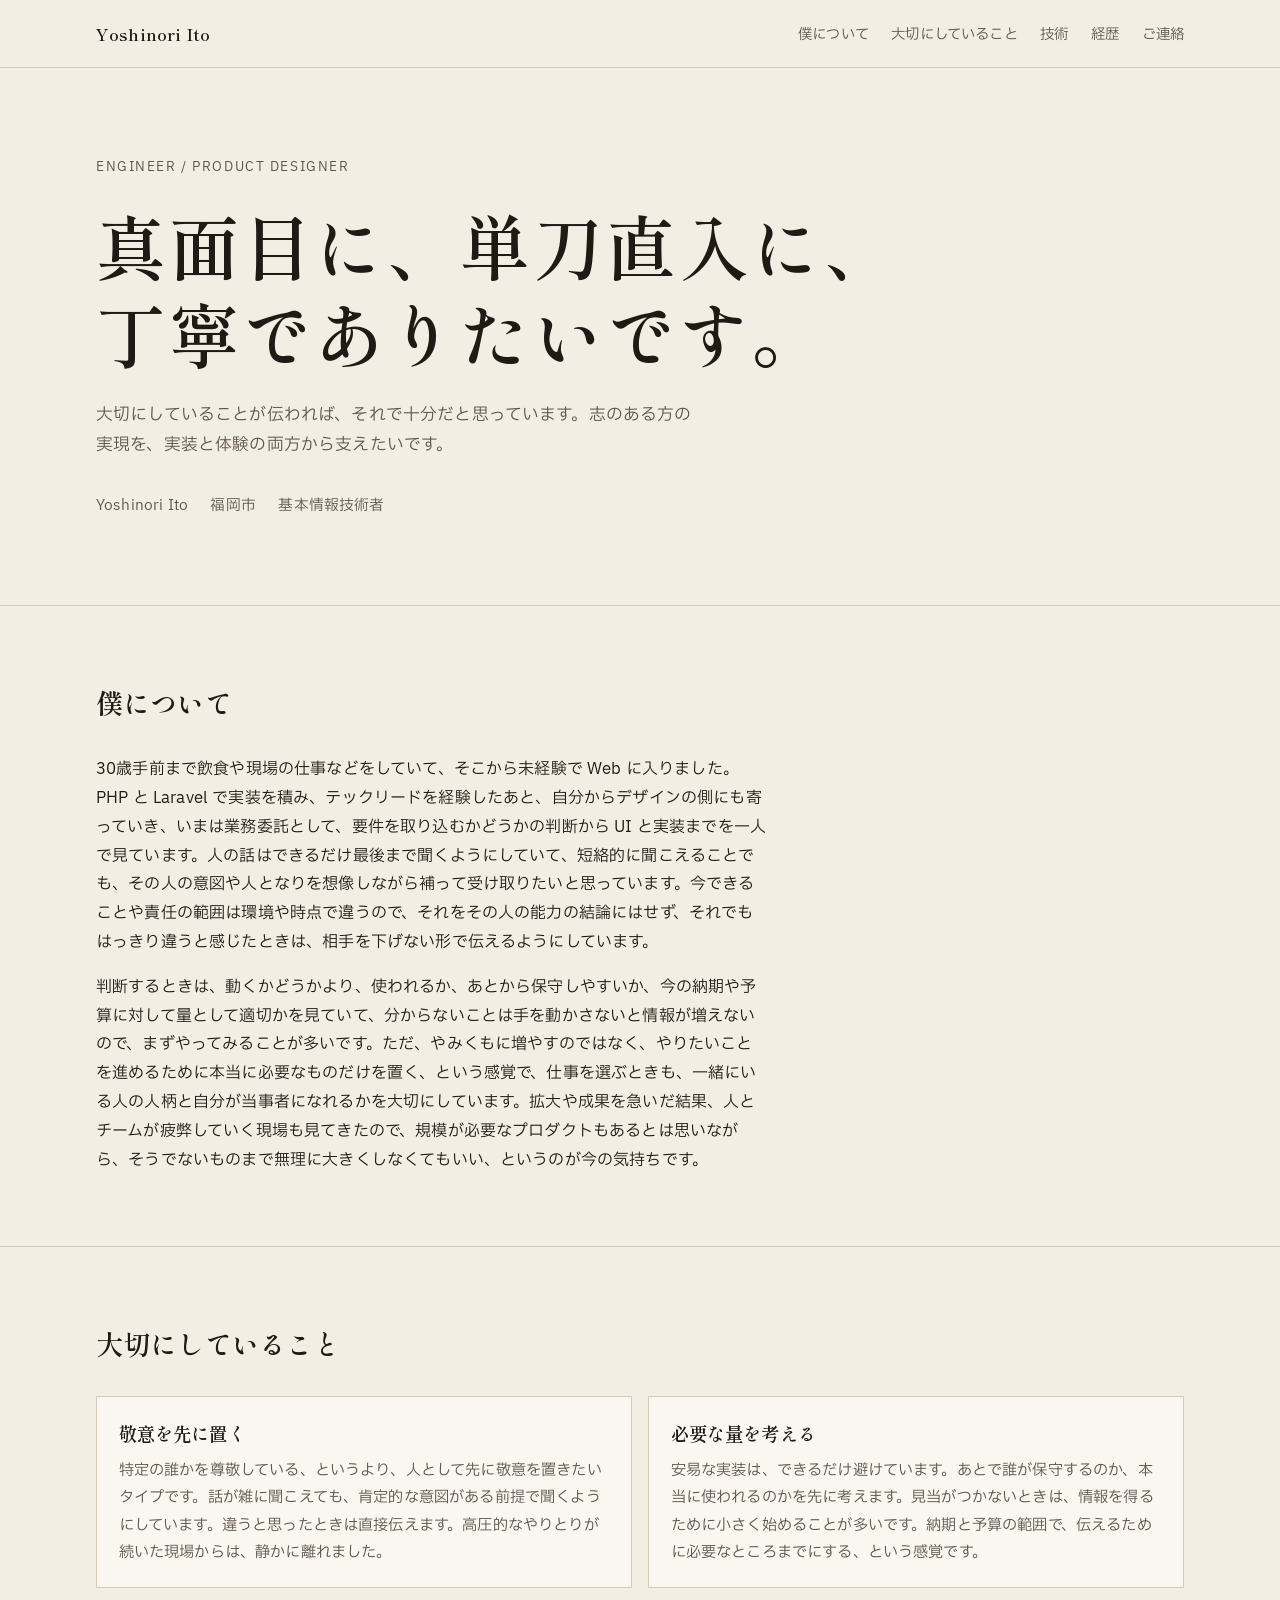
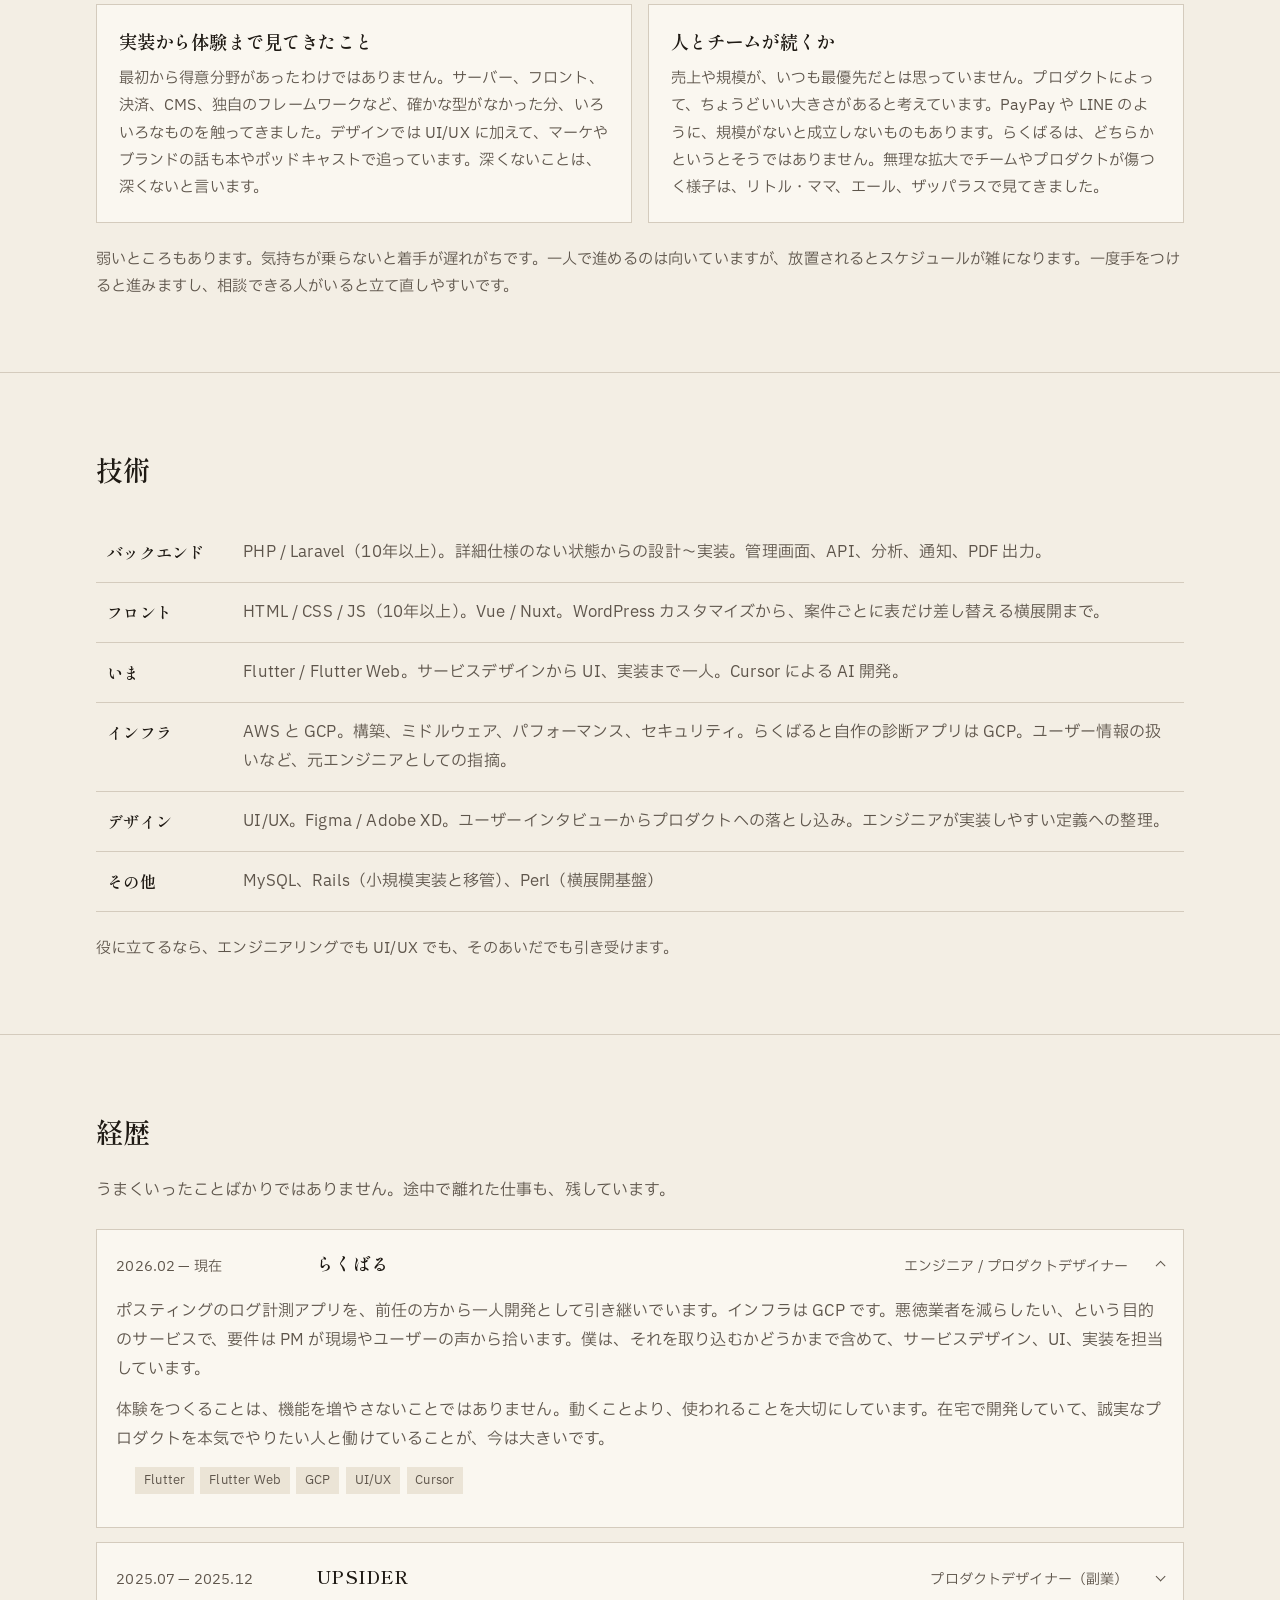
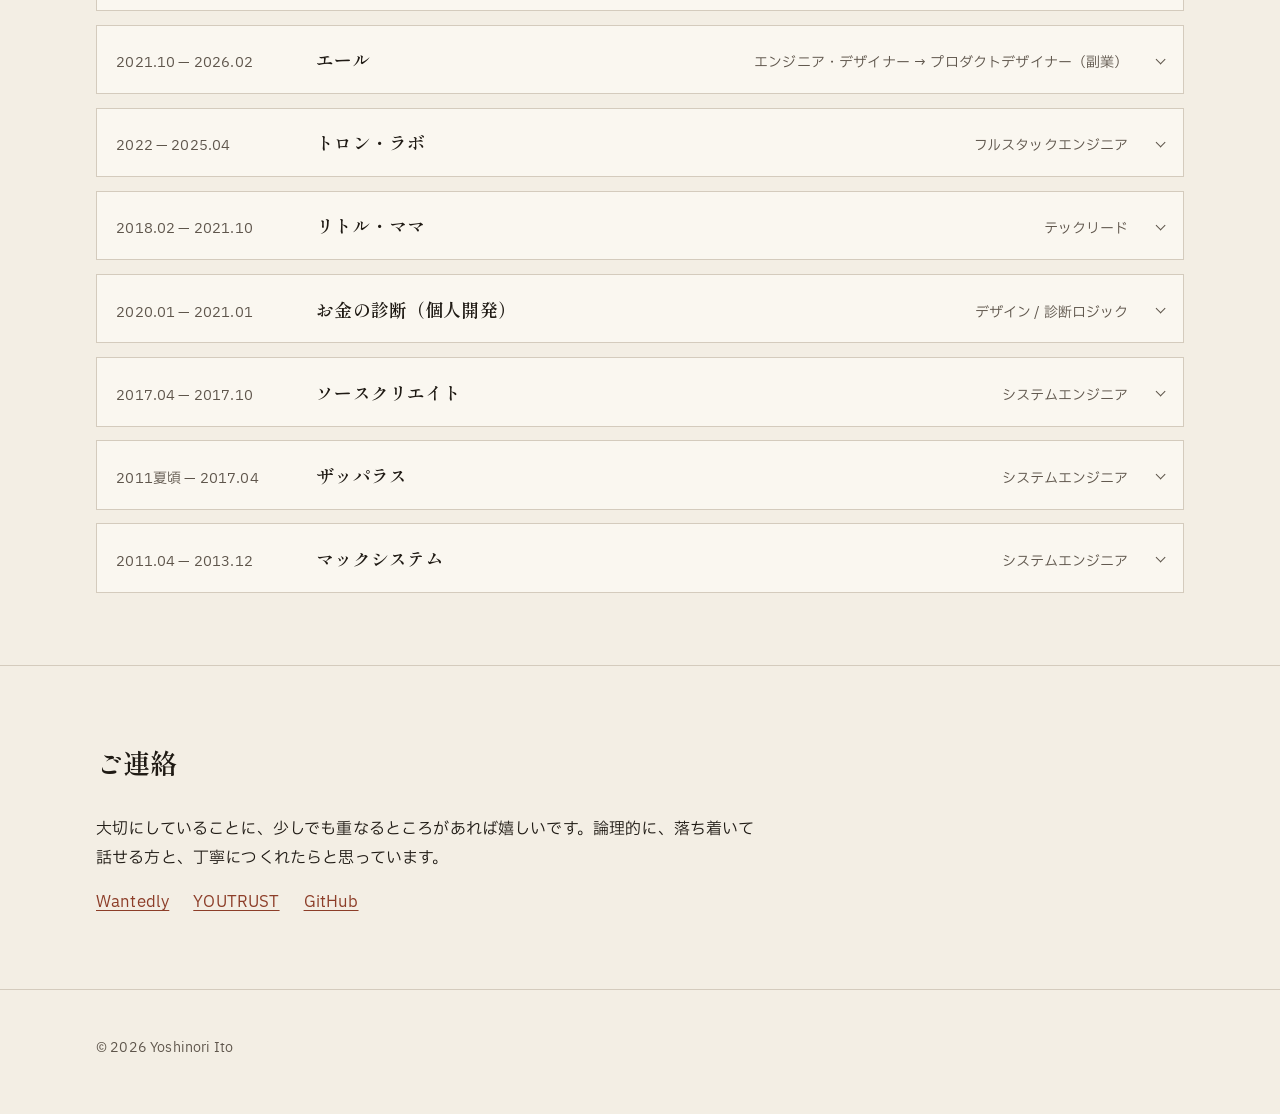
==== index.html @ 25880895 "僕についての文章を、切れずに続く口調へ直す。 項目ごとの短文をやめ、経緯と判断がつながるようにした。  Co-authored-by: Cursor <cursoragent@cursor.com>" ====
<!DOCTYPE html>
<html lang="ja">
<head>
  <meta charset="utf-8">
  <meta name="viewport" content="width=device-width, initial-scale=1">
  <title>Yoshinori Ito — エンジニア / プロダクトデザイナー</title>
  <meta name="description" content="志のある方の実現を、実装と体験の両方から支えたいと考えています。福岡在住。">
  <meta property="og:title" content="Yoshinori Ito — エンジニア / プロダクトデザイナー">
  <meta property="og:description" content="志のある方の実現を、実装と体験の両方から支えたいと考えています。">
  <meta property="og:type" content="website">
  <meta property="og:url" content="https://kathysamurai.github.io/portfolio/">
  <link rel="icon" href="./favicon.svg" type="image/svg+xml">
  <link rel="preconnect" href="https://fonts.googleapis.com">
  <link rel="preconnect" href="https://fonts.gstatic.com" crossorigin>
  <link href="https://fonts.googleapis.com/css2?family=IBM+Plex+Sans+JP:wght@400;500&family=Shippori+Mincho:wght@500;600&display=swap" rel="stylesheet">
  <link rel="stylesheet" href="./assets/style.css">
</head>
<body>
  <a class="skip-link" href="#main">本文へ</a>

  <header class="site-header">
    <div class="header-inner">
      <a class="logo" href="#top">Yoshinori Ito</a>
      <button class="nav-toggle" type="button" aria-expanded="false" aria-controls="site-nav" aria-label="メニューを開く"><span class="nav-toggle-bars" aria-hidden="true"></span></button>
      <nav class="site-nav" id="site-nav" aria-label="ページ内">
        <ul class="nav-list">
          <li><a href="#about">僕について</a></li>
          <li><a href="#strengths">大切にしていること</a></li>
          <li><a href="#skills">技術</a></li>
          <li><a href="#career">経歴</a></li>
          <li><a href="#contact">ご連絡</a></li>
        </ul>
      </nav>
    </div>
  </header>

  <main id="main">
    <section class="hero" id="top">
      <div class="wrap">
        <p class="eyebrow">ENGINEER / PRODUCT DESIGNER</p>
        <h1>真面目に、単刀直入に、<br>丁寧でありたいです。</h1>
        <p class="hero-lead">大切にしていることが伝われば、それで十分だと思っています。志のある方の実現を、実装と体験の両方から支えたいです。</p>
        <p class="hero-meta">
          <span>Yoshinori Ito</span>
          <span>福岡市</span>
          <span>基本情報技術者</span>
        </p>
      </div>
    </section>

    <section class="section" id="about">
      <div class="wrap">
        <h2>僕について</h2>
        <div class="prose">
          <p>30歳手前まで飲食や現場の仕事などをしていて、そこから未経験で Web に入りました。PHP と Laravel で実装を積み、テックリードを経験したあと、自分からデザインの側にも寄っていき、いまは業務委託として、要件を取り込むかどうかの判断から UI と実装までを一人で見ています。人の話はできるだけ最後まで聞くようにしていて、短絡的に聞こえることでも、その人の意図や人となりを想像しながら補って受け取りたいと思っています。今できることや責任の範囲は環境や時点で違うので、それをその人の能力の結論にはせず、それでもはっきり違うと感じたときは、相手を下げない形で伝えるようにしています。</p>
          <p>判断するときは、動くかどうかより、使われるか、あとから保守しやすいか、今の納期や予算に対して量として適切かを見ていて、分からないことは手を動かさないと情報が増えないので、まずやってみることが多いです。ただ、やみくもに増やすのではなく、やりたいことを進めるために本当に必要なものだけを置く、という感覚で、仕事を選ぶときも、一緒にいる人の人柄と自分が当事者になれるかを大切にしています。拡大や成果を急いだ結果、人とチームが疲弊していく現場も見てきたので、規模が必要なプロダクトもあるとは思いながら、そうでないものまで無理に大きくしなくてもいい、というのが今の気持ちです。</p>
        </div>
      </div>
    </section>

    <section class="section" id="strengths">
      <div class="wrap">
        <h2>大切にしていること</h2>
        <div class="strength-list">
          <article class="strength-card">
            <h3>敬意を先に置く</h3>
            <p>特定の誰かを尊敬している、というより、人として先に敬意を置きたいタイプです。話が雑に聞こえても、肯定的な意図がある前提で聞くようにしています。違うと思ったときは直接伝えます。高圧的なやりとりが続いた現場からは、静かに離れました。</p>
          </article>
          <article class="strength-card">
            <h3>必要な量を考える</h3>
            <p>安易な実装は、できるだけ避けています。あとで誰が保守するのか、本当に使われるのかを先に考えます。見当がつかないときは、情報を得るために小さく始めることが多いです。納期と予算の範囲で、伝えるために必要なところまでにする、という感覚です。</p>
          </article>
          <article class="strength-card">
            <h3>実装から体験まで見てきたこと</h3>
            <p>最初から得意分野があったわけではありません。サーバー、フロント、決済、CMS、独自のフレームワークなど、確かな型がなかった分、いろいろなものを触ってきました。デザインでは UI/UX に加えて、マーケやブランドの話も本やポッドキャストで追っています。深くないことは、深くないと言います。</p>
          </article>
          <article class="strength-card">
            <h3>人とチームが続くか</h3>
            <p>売上や規模が、いつも最優先だとは思っていません。プロダクトによって、ちょうどいい大きさがあると考えています。PayPay や LINE のように、規模がないと成立しないものもあります。らくばるは、どちらかというとそうではありません。無理な拡大でチームやプロダクトが傷つく様子は、リトル・ママ、エール、ザッパラスで見てきました。</p>
          </article>
        </div>
        <p class="note">弱いところもあります。気持ちが乗らないと着手が遅れがちです。一人で進めるのは向いていますが、放置されるとスケジュールが雑になります。一度手をつけると進みますし、相談できる人がいると立て直しやすいです。</p>
      </div>
    </section>

    <section class="section" id="skills">
      <div class="wrap">
        <h2>技術</h2>
        <table class="skill-table">
          <tbody>
            <tr>
              <th scope="row">バックエンド</th>
              <td>PHP / Laravel（10年以上）。詳細仕様のない状態からの設計〜実装。管理画面、API、分析、通知、PDF 出力。</td>
            </tr>
            <tr>
              <th scope="row">フロント</th>
              <td>HTML / CSS / JS（10年以上）。Vue / Nuxt。WordPress カスタマイズから、案件ごとに表だけ差し替える横展開まで。</td>
            </tr>
            <tr>
              <th scope="row">いま</th>
              <td>Flutter / Flutter Web。サービスデザインから UI、実装まで一人。Cursor による AI 開発。</td>
            </tr>
            <tr>
              <th scope="row">インフラ</th>
              <td>AWS と GCP。構築、ミドルウェア、パフォーマンス、セキュリティ。らくばると自作の診断アプリは GCP。ユーザー情報の扱いなど、元エンジニアとしての指摘。</td>
            </tr>
            <tr>
              <th scope="row">デザイン</th>
              <td>UI/UX。Figma / Adobe XD。ユーザーインタビューからプロダクトへの落とし込み。エンジニアが実装しやすい定義への整理。</td>
            </tr>
            <tr>
              <th scope="row">その他</th>
              <td>MySQL、Rails（小規模実装と移管）、Perl（横展開基盤）</td>
            </tr>
          </tbody>
        </table>
        <p class="note">役に立てるなら、エンジニアリングでも UI/UX でも、そのあいだでも引き受けます。</p>
      </div>
    </section>

    <section class="section" id="career">
      <div class="wrap">
        <h2>経歴</h2>
        <p class="section-lead">うまくいったことばかりではありません。途中で離れた仕事も、残しています。</p>
        <div class="timeline">
          <details class="job" open>
            <summary>
              <span class="job-period">2026.02 — 現在</span>
              <span class="job-title">らくばる</span>
              <span class="job-role">エンジニア / プロダクトデザイナー</span>
            </summary>
            <div class="job-body">
              <p>ポスティングのログ計測アプリを、前任の方から一人開発として引き継いでいます。インフラは GCP です。悪徳業者を減らしたい、という目的のサービスで、要件は PM が現場やユーザーの声から拾います。僕は、それを取り込むかどうかまで含めて、サービスデザイン、UI、実装を担当しています。</p>
              <p>体験をつくることは、機能を増やさないことではありません。動くことより、使われることを大切にしています。在宅で開発していて、誠実なプロダクトを本気でやりたい人と働けていることが、今は大きいです。</p>
              <ul class="chips">
                <li>Flutter</li>
                <li>Flutter Web</li>
                <li>GCP</li>
                <li>UI/UX</li>
                <li>Cursor</li>
              </ul>
            </div>
          </details>

          <details class="job">
            <summary>
              <span class="job-period">2025.07 — 2025.12</span>
              <span class="job-title">UPSIDER</span>
              <span class="job-role">プロダクトデザイナー（副業）</span>
            </summary>
            <div class="job-body">
              <p>PoC 期の新規事業でした。企業の人たちが本音の知見を持ち寄る場をつくり、イベント当日の発言やサマリーを可視化する、という構想です。UI がおよそ8割できた時点で入り、フィードバックの反映とコア機能のデザインを担当しました。自分が担ったサマリーの可視化は、シンプルですが、完成度は出せたと思っています。</p>
              <p>チームはオーナー、エンジニア2名、自分の4人でした。元エンジニアとして、ユーザー情報の保持などセキュリティの話にも入りました。参画前から開発期限が決まっていて、機能開発の完了とともに契約が終わりました。</p>
            </div>
          </details>

          <details class="job">
            <summary>
              <span class="job-period">2021.10 — 2026.02</span>
              <span class="job-title">エール</span>
              <span class="job-role">エンジニア・デザイナー → プロダクトデザイナー（副業）</span>
            </summary>
            <div class="job-body">
              <p>最後まで副業でした。一時は月150時間前後入っていたこともあります。ティール組織で、自分から動かないと何も始まらないことに慣れるまでは、かなり苦労しました。慣れたあとの自由度は、大きかったです。</p>
              <p>Rails の小さな実装から入り、やがて設計や、プロジェクトオーナーに近い動きが増えました。2023年12月からはプロダクトデザイナーです。元エンジニアなので、デザインの詳細を、実装する人が読みやすい形に落とすのは得意でした。役職を超えて 1on1 を重ね、間を取り持つことが多かったです。滞っていた改善を自分から動かして軌道に乗せたことと、エンジニアからデザイナーへ移ったことは、残しておきたいです。</p>
            </div>
          </details>

          <details class="job">
            <summary>
              <span class="job-period">2022 — 2025.04</span>
              <span class="job-title">トロン・ラボ</span>
              <span class="job-role">フルスタックエンジニア</span>
            </summary>
            <div class="job-body">
              <p>人材開発系のシステムです。設問への回答をもとに分析できるツールを、管理画面と受験者画面の二系統でつくりました。要件とクライアント折衝、サーバの用意以外は一人でした。実装、デザインの当て込み、UX/UI の直し、サーバ設定、パフォーマンス、通知、セキュリティまで見ています。</p>
              <p>コードはきれいに書けたつもりで、保守で入った方にもそう言ってもらえました。仕様が実装中に変わることが多く、既存の UI から作り直せたのは、デザインも見られることの助けでした。デザインをメインにしたいと伝えて、区切りました。</p>
              <ul class="chips">
                <li>Laravel 9</li>
                <li>Vue</li>
                <li>MySQL 8</li>
                <li>AWS</li>
              </ul>
            </div>
          </details>

          <details class="job">
            <summary>
              <span class="job-period">2018.02 — 2021.10</span>
              <span class="job-title">リトル・ママ</span>
              <span class="job-role">テックリード</span>
            </summary>
            <div class="job-body">
              <p>「ママを助ける」という事業と、CTO の人柄が決め手でした。開発チーム立ち上げの初期メンバーで、最初は CTO を含めて4人、最大7人です。実装と技術選定は、ほぼ自分が担いました。この時期にデザインと UX を本格的に学び、Yahoo の UX デザイナーのもとでユーザーインタビューと、そこからプロダクトへ落とす過程を経験しました。</p>
              <p>イベント投稿プラットフォームでは、合宿、インタビュー、仮説検証を経て MVP をローンチしました。技術面は、熱意のあるメンバーで乗り越えられました。難しかったのは、使われるプロダクトにすること、ゼロからつくること、売上としての成果でした。</p>
              <ul class="chips">
                <li>Laravel</li>
                <li>Nuxt</li>
                <li>MySQL</li>
                <li>AWS</li>
                <li>Adobe XD</li>
              </ul>
            </div>
          </details>

          <details class="job">
            <summary>
              <span class="job-period">2020.01 — 2021.01</span>
              <span class="job-title">お金の診断（個人開発）</span>
              <span class="job-role">デザイン / 診断ロジック</span>
            </summary>
            <div class="job-body">
              <p>4人で家計診断アプリに挑戦しました。自分はデザインと、いちばん難しい診断ロジックを担当しています。インフラは GCP です。PoC まで行き、一部の方にベータで使ってもらいましたが、正式リリースには至っていません。</p>
              <p>疑問を抱えたまま参加しないこと、自分が本当に当事者になれるものでなければ続かないこと。このあとの判断の軸になりました。</p>
              <ul class="chips">
                <li>Laravel</li>
                <li>Nuxt</li>
                <li>GCP</li>
                <li>Adobe XD</li>
              </ul>
            </div>
          </details>

          <details class="job">
            <summary>
              <span class="job-period">2017.04 — 2017.10</span>
              <span class="job-title">ソースクリエイト</span>
              <span class="job-role">システムエンジニア</span>
            </summary>
            <div class="job-body">
              <p>福岡へ移ったあとに入社しました。美容師専門の転職サイトを、Rails から Laravel へ移す作業を、一人リモートで約4ヶ月担当しています。初期に状況を率直に伝え、メンターの方と毎日面談してもらい、最後までやり切りました。</p>
              <p>違うと思ったことは、直接伝えました。返ってきた反応が高圧的で、続けるのは難しいと判断しました。それから、経営者の人柄と、自社プロダクトがあるかどうかを、仕事を選ぶときの軸にしています。</p>
            </div>
          </details>

          <details class="job">
            <summary>
              <span class="job-period">2011夏頃 — 2017.04</span>
              <span class="job-title">ザッパラス</span>
              <span class="job-role">システムエンジニア</span>
            </summary>
            <div class="job-body">
              <p>マックシステムから SES で入り、約3年後に転籍しました。WordPress のカスタマイズで PHP を学び、主力だった占いコンテンツの横展開（Perl の基盤に、各社向けの HTML / CSS / JS を載せる仕事）で、効率よく、正確につくることを約2年意識しました。社内の公募で新規事業開発部へ移り、当時社内ではいちばんモダンだったアプリチームで、バックエンド、管理画面、チームでの開発を学びました。</p>
              <p>レビューは厳しく、意図を込めて書くこと、理由のないコードを書かないことを徹底されました。占いキュレーション基盤では、15名規模でアプリ API と Web を同時に開発しています。第二子の誕生を機に、福岡へ移り退職しました。</p>
            </div>
          </details>

          <details class="job">
            <summary>
              <span class="job-period">2011.04 — 2013.12</span>
              <span class="job-title">マックシステム</span>
              <span class="job-role">システムエンジニア</span>
            </summary>
            <div class="job-body">
              <p>20代後半まで飲食や現場の仕事などをしたあと、職業訓練と基本情報技術者を経て、未経験で入りました。書類だけでは決まらず、勤務先のホームページを自分でつくって、見せるものを用意しました。</p>
              <p>入社からおよそ3ヶ月で、ザッパラスへ SES に出ています。面接で「ドキュメントとは何か」と初歩から聞いたところ、知らないことを知らないと言える姿勢が信頼につながると返されました。正直でいい、というのが、仕事の土台になりました。</p>
            </div>
          </details>
        </div>
      </div>
    </section>

    <section class="section" id="contact">
      <div class="wrap">
        <h2>ご連絡</h2>
        <p class="prose">大切にしていることに、少しでも重なるところがあれば嬉しいです。論理的に、落ち着いて話せる方と、丁寧につくれたらと思っています。</p>
        <ul class="contact-list">
          <li><a href="https://www.wantedly.com/id/kathySamurai" target="_blank" rel="noopener noreferrer">Wantedly</a></li>
          <li><a href="https://youtrust.jp/users/7109946b87bf440a8de541dd34135e14" target="_blank" rel="noopener noreferrer">YOUTRUST</a></li>
          <li><a href="https://github.com/KathySamurai" target="_blank" rel="noopener noreferrer">GitHub</a></li>
        </ul>
      </div>
    </section>
  </main>

  <footer class="site-footer">
    <div class="wrap">
      <p>© 2026 Yoshinori Ito</p>
    </div>
  </footer>

  <script src="./assets/main.js"></script>
</body>
</html>
---- assets/style.css ----
:root {
  --bg: #f3eee4;
  --bg-raised: #faf7f0;
  --ink: #1f1a14;
  --ink-soft: #5e554b;
  --line: #d4cbbd;
  --accent: #8c3d28;
  --accent-hover: #6e2f1e;
  --chip: #ebe4d6;
  --max: 68rem;
  --nav-h: 4.25rem;
  --serif: "Shippori Mincho", "Hiragino Mincho ProN", "Yu Mincho", serif;
  --sans: "IBM Plex Sans JP", "Hiragino Sans", "Hiragino Kaku Gothic ProN", sans-serif;
}

*,
*::before,
*::after {
  box-sizing: border-box;
}

html {
  scroll-behavior: smooth;
}

body {
  margin: 0;
  color: var(--ink);
  background: var(--bg);
  font-family: var(--sans);
  font-size: 1rem;
  line-height: 1.8;
  letter-spacing: 0.01em;
}

body.is-menu-open {
  overflow: hidden;
}

a {
  color: var(--accent);
  text-decoration-thickness: 1px;
  text-underline-offset: 0.2em;
}

a:hover {
  color: var(--accent-hover);
}

img {
  max-width: 100%;
}

.skip-link {
  position: absolute;
  left: 1rem;
  top: -3rem;
  z-index: 80;
  padding: 0.5rem 0.8rem;
  background: var(--ink);
  color: var(--bg);
}

.skip-link:focus {
  top: 1rem;
}

.site-header {
  position: sticky;
  top: 0;
  z-index: 40;
  height: var(--nav-h);
  border-bottom: 1px solid var(--line);
  background: var(--bg);
}

.header-inner,
.wrap {
  width: min(var(--max), calc(100% - 2.5rem));
  margin-inline: auto;
}

.header-inner {
  display: flex;
  align-items: center;
  justify-content: space-between;
  height: var(--nav-h);
  gap: 1rem;
}

.logo {
  font-family: var(--serif);
  font-size: 1.05rem;
  font-weight: 600;
  color: var(--ink);
  text-decoration: none;
}

.nav-toggle {
  display: none;
  width: 2.75rem;
  height: 2.75rem;
  padding: 0;
  border: 1px solid var(--line);
  background: var(--bg-raised);
  color: var(--ink);
  font: inherit;
}

.nav-toggle-bars {
  display: block;
  width: 1.05rem;
  height: 1.5px;
  margin: 0 auto;
  background: currentColor;
  box-shadow: 0 -6px 0 currentColor, 0 6px 0 currentColor;
}

.nav-list {
  display: flex;
  gap: 1.4rem;
  margin: 0;
  padding: 0;
  list-style: none;
}

.nav-list a {
  color: var(--ink-soft);
  text-decoration: none;
  font-size: 0.9rem;
}

.nav-list a:hover,
.nav-list a[aria-current="true"] {
  color: var(--ink);
}

.hero {
  padding: 5.5rem 0 4.5rem;
  border-bottom: 1px solid var(--line);
}

.eyebrow {
  margin: 0 0 1.25rem;
  color: var(--ink-soft);
  font-size: 0.82rem;
  letter-spacing: 0.12em;
}

.hero h1 {
  margin: 0 0 1.5rem;
  font-family: var(--serif);
  font-size: clamp(2.4rem, 7vw, 4.4rem);
  font-weight: 600;
  line-height: 1.25;
  letter-spacing: 0.04em;
}

.hero-lead {
  max-width: 38rem;
  margin: 0 0 2rem;
  color: var(--ink-soft);
  font-size: 1.05rem;
}

.hero-meta {
  display: flex;
  flex-wrap: wrap;
  gap: 0.6rem 1.4rem;
  color: var(--ink-soft);
  font-size: 0.92rem;
}

.section {
  padding: 4.5rem 0;
  border-bottom: 1px solid var(--line);
  scroll-margin-top: calc(var(--nav-h) + 0.75rem);
}

.section h2 {
  margin: 0 0 1.75rem;
  font-family: var(--serif);
  font-size: 1.7rem;
  font-weight: 600;
}

.prose {
  max-width: 42rem;
}

.prose p {
  margin: 0 0 1rem;
}

.prose p:last-child {
  margin-bottom: 0;
}

.strength-list {
  display: grid;
  grid-template-columns: repeat(2, 1fr);
  gap: 1rem;
}

.strength-card {
  padding: 1.4rem 1.35rem 1.3rem;
  background: var(--bg-raised);
  border: 1px solid var(--line);
}

.strength-card h3 {
  margin: 0 0 0.6rem;
  font-family: var(--serif);
  font-size: 1.15rem;
  font-weight: 600;
  line-height: 1.5;
}

.strength-card p {
  margin: 0;
  color: var(--ink-soft);
  font-size: 0.95rem;
}

.skill-table {
  width: 100%;
  border-collapse: collapse;
}

.skill-table th,
.skill-table td {
  padding: 0.95rem 0.7rem;
  border-bottom: 1px solid var(--line);
  text-align: left;
  vertical-align: top;
}

.skill-table th {
  width: 8.5rem;
  font-family: var(--serif);
  font-weight: 600;
}

.skill-table td {
  color: var(--ink-soft);
}

.note {
  margin: 1.4rem 0 0;
  color: var(--ink-soft);
  font-size: 0.95rem;
}

.section-lead {
  max-width: 42rem;
  margin: -0.5rem 0 1.5rem;
  color: var(--ink-soft);
}

.timeline {
  display: grid;
  gap: 0.85rem;
}

.job {
  background: var(--bg-raised);
  border: 1px solid var(--line);
}

.job summary {
  display: grid;
  grid-template-columns: 11.5rem minmax(0, 1fr) auto 1.2rem;
  gap: 0.75rem 1rem;
  align-items: baseline;
  padding: 1.1rem 1.2rem;
  cursor: pointer;
  list-style: none;
}

.job summary::-webkit-details-marker {
  display: none;
}

.job-period {
  color: var(--ink-soft);
  font-size: 0.88rem;
}

.job-title {
  font-family: var(--serif);
  font-size: 1.12rem;
  font-weight: 600;
}

.job-role {
  color: var(--ink-soft);
  font-size: 0.88rem;
}

.job summary::after {
  content: "";
  width: 0.45rem;
  height: 0.45rem;
  border-right: 1.5px solid var(--ink-soft);
  border-bottom: 1.5px solid var(--ink-soft);
  transform: rotate(45deg);
  justify-self: end;
  align-self: center;
}

.job[open] summary::after {
  margin-top: 0.25rem;
  transform: rotate(225deg);
}

.job-body {
  padding: 0 1.2rem 1.25rem;
  color: var(--ink-soft);
}

.job-body p,
.job-body ul {
  margin: 0 0 0.8rem;
}

.job-body ul {
  padding-left: 1.2rem;
}

.chips {
  display: flex;
  flex-wrap: wrap;
  gap: 0.4rem;
  margin: 0;
  padding: 0;
  list-style: none;
}

.chips li {
  padding: 0.15rem 0.55rem;
  background: var(--chip);
  font-size: 0.78rem;
}

.contact-list {
  display: flex;
  flex-wrap: wrap;
  gap: 0.8rem 1.5rem;
  margin: 0;
  padding: 0;
  list-style: none;
}

.site-footer {
  padding: 2rem 0 2.5rem;
  color: var(--ink-soft);
  font-size: 0.85rem;
}

@media (max-width: 800px) {
  .nav-toggle {
    display: inline-flex;
    align-items: center;
    justify-content: center;
  }

  .site-nav {
    position: fixed;
    inset: var(--nav-h) 0 0;
    z-index: 35;
    display: none;
    background: var(--bg);
    padding: 1.75rem 1.5rem;
  }

  body.is-menu-open .site-nav {
    display: block;
  }

  .nav-list {
    flex-direction: column;
    gap: 1.1rem;
  }

  .nav-list a {
    font-size: 1.15rem;
  }

  .strength-list {
    grid-template-columns: 1fr;
  }

  .job summary {
    grid-template-columns: 1fr 1.2rem;
  }

  .job-period,
  .job-title,
  .job-role {
    grid-column: 1;
  }

  .job summary::after {
    grid-column: 2;
    grid-row: 1 / span 3;
    align-self: start;
    margin-top: 0.15rem;
  }

  .skill-table th {
    width: 6.2rem;
  }
}

@media (prefers-reduced-motion: reduce) {
  html {
    scroll-behavior: auto;
  }
}
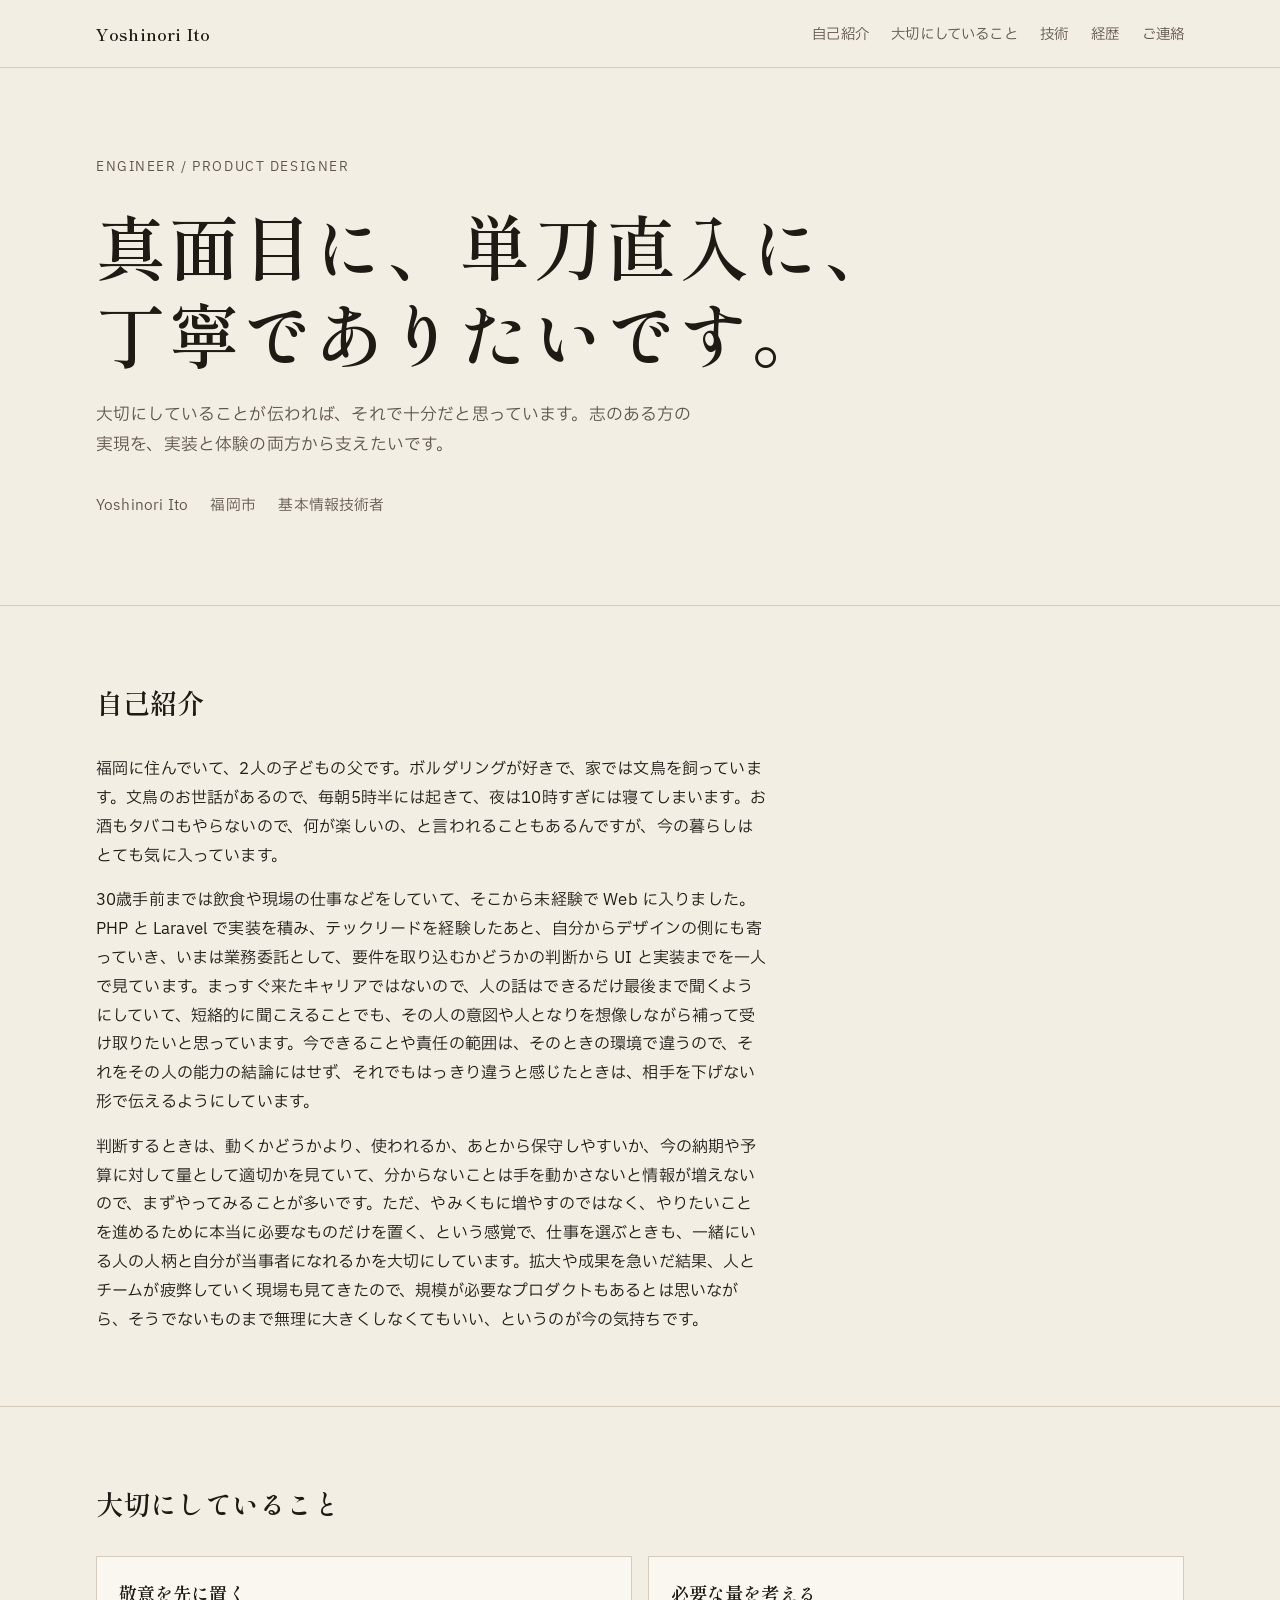
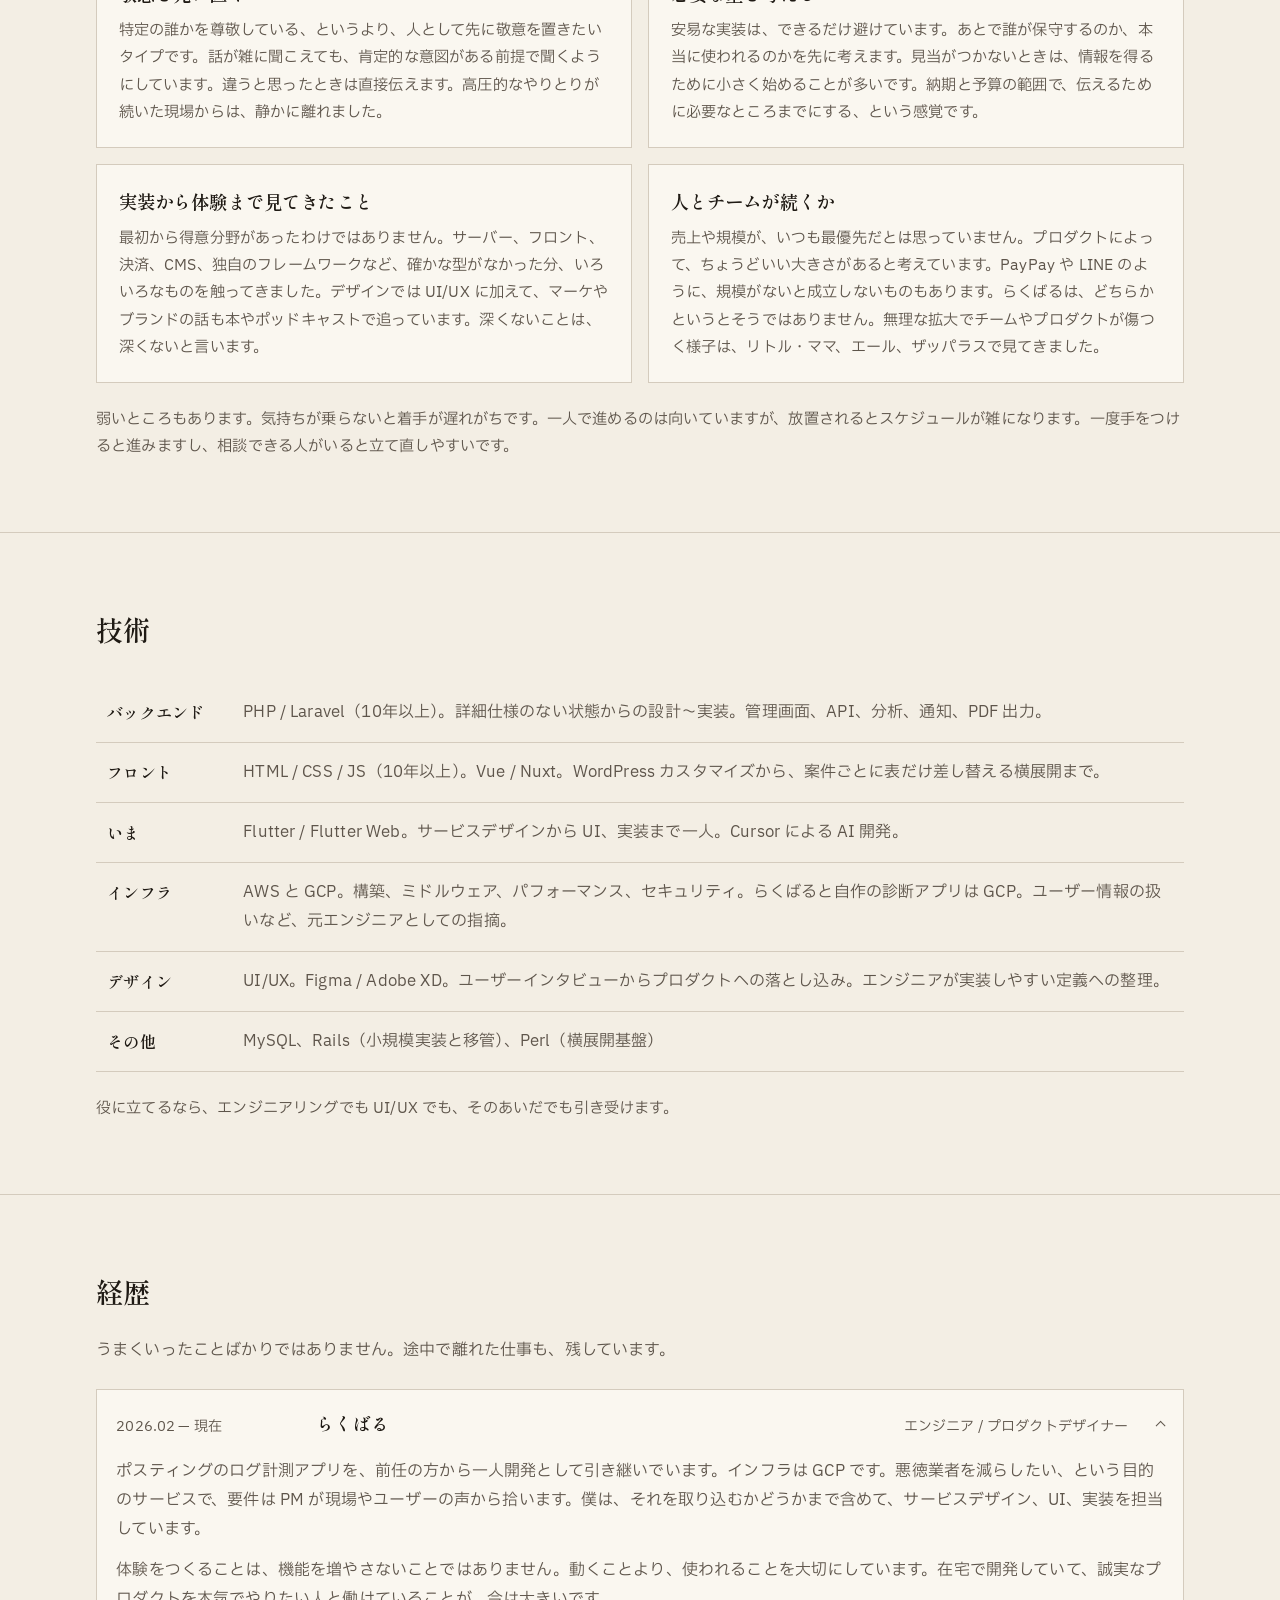
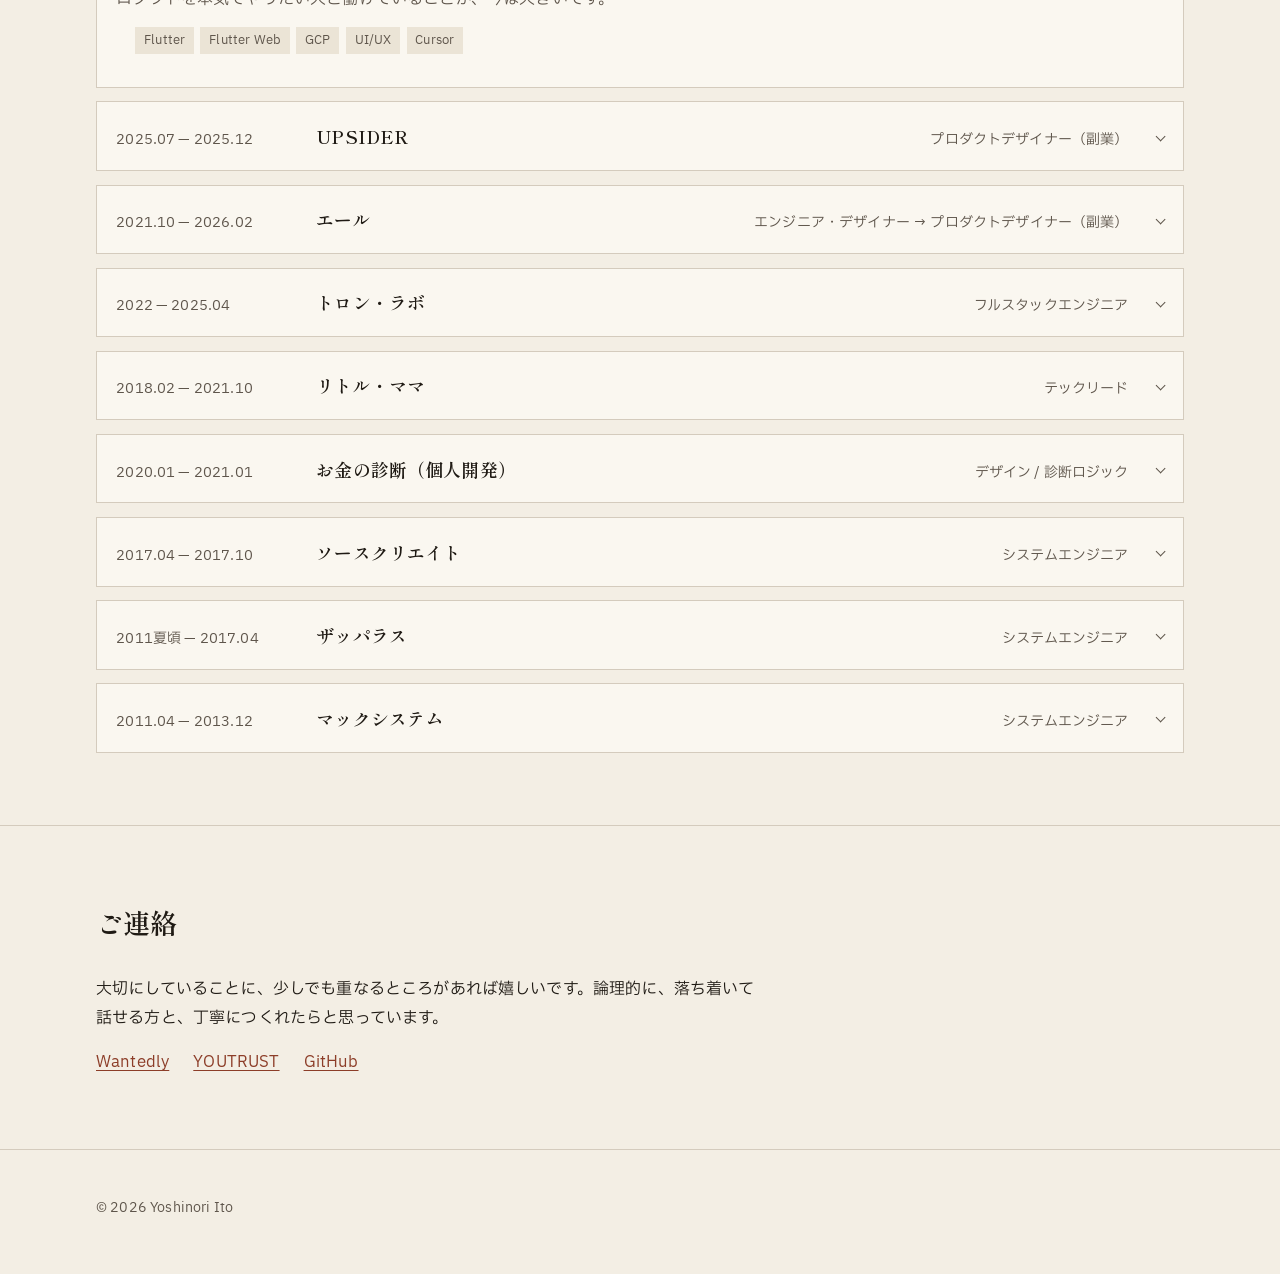
==== commit 3fb6bf9e: "自己紹介に暮らしの話を足し、少し砕けた口調にする。 丁寧さは残しつつ、人としての温かみが先に届くようにした。  Co-authored-by: Cursor <cursoragent@cursor.c" ====
--- a/index.html
+++ b/index.html
@@ -24,7 +24,7 @@
       <button class="nav-toggle" type="button" aria-expanded="false" aria-controls="site-nav" aria-label="メニューを開く"><span class="nav-toggle-bars" aria-hidden="true"></span></button>
       <nav class="site-nav" id="site-nav" aria-label="ページ内">
         <ul class="nav-list">
-          <li><a href="#about">僕について</a></li>
+          <li><a href="#about">自己紹介</a></li>
           <li><a href="#strengths">大切にしていること</a></li>
           <li><a href="#skills">技術</a></li>
           <li><a href="#career">経歴</a></li>
@@ -50,9 +50,10 @@
 
     <section class="section" id="about">
       <div class="wrap">
-        <h2>僕について</h2>
+        <h2>自己紹介</h2>
         <div class="prose">
-          <p>30歳手前まで飲食や現場の仕事などをしていて、そこから未経験で Web に入りました。PHP と Laravel で実装を積み、テックリードを経験したあと、自分からデザインの側にも寄っていき、いまは業務委託として、要件を取り込むかどうかの判断から UI と実装までを一人で見ています。人の話はできるだけ最後まで聞くようにしていて、短絡的に聞こえることでも、その人の意図や人となりを想像しながら補って受け取りたいと思っています。今できることや責任の範囲は環境や時点で違うので、それをその人の能力の結論にはせず、それでもはっきり違うと感じたときは、相手を下げない形で伝えるようにしています。</p>
+          <p>福岡に住んでいて、2人の子どもの父です。ボルダリングが好きで、家では文鳥を飼っています。文鳥のお世話があるので、毎朝5時半には起きて、夜は10時すぎには寝てしまいます。お酒もタバコもやらないので、何が楽しいの、と言われることもあるんですが、今の暮らしはとても気に入っています。</p>
+          <p>30歳手前までは飲食や現場の仕事などをしていて、そこから未経験で Web に入りました。PHP と Laravel で実装を積み、テックリードを経験したあと、自分からデザインの側にも寄っていき、いまは業務委託として、要件を取り込むかどうかの判断から UI と実装までを一人で見ています。まっすぐ来たキャリアではないので、人の話はできるだけ最後まで聞くようにしていて、短絡的に聞こえることでも、その人の意図や人となりを想像しながら補って受け取りたいと思っています。今できることや責任の範囲は、そのときの環境で違うので、それをその人の能力の結論にはせず、それでもはっきり違うと感じたときは、相手を下げない形で伝えるようにしています。</p>
           <p>判断するときは、動くかどうかより、使われるか、あとから保守しやすいか、今の納期や予算に対して量として適切かを見ていて、分からないことは手を動かさないと情報が増えないので、まずやってみることが多いです。ただ、やみくもに増やすのではなく、やりたいことを進めるために本当に必要なものだけを置く、という感覚で、仕事を選ぶときも、一緒にいる人の人柄と自分が当事者になれるかを大切にしています。拡大や成果を急いだ結果、人とチームが疲弊していく現場も見てきたので、規模が必要なプロダクトもあるとは思いながら、そうでないものまで無理に大きくしなくてもいい、というのが今の気持ちです。</p>
         </div>
       </div>
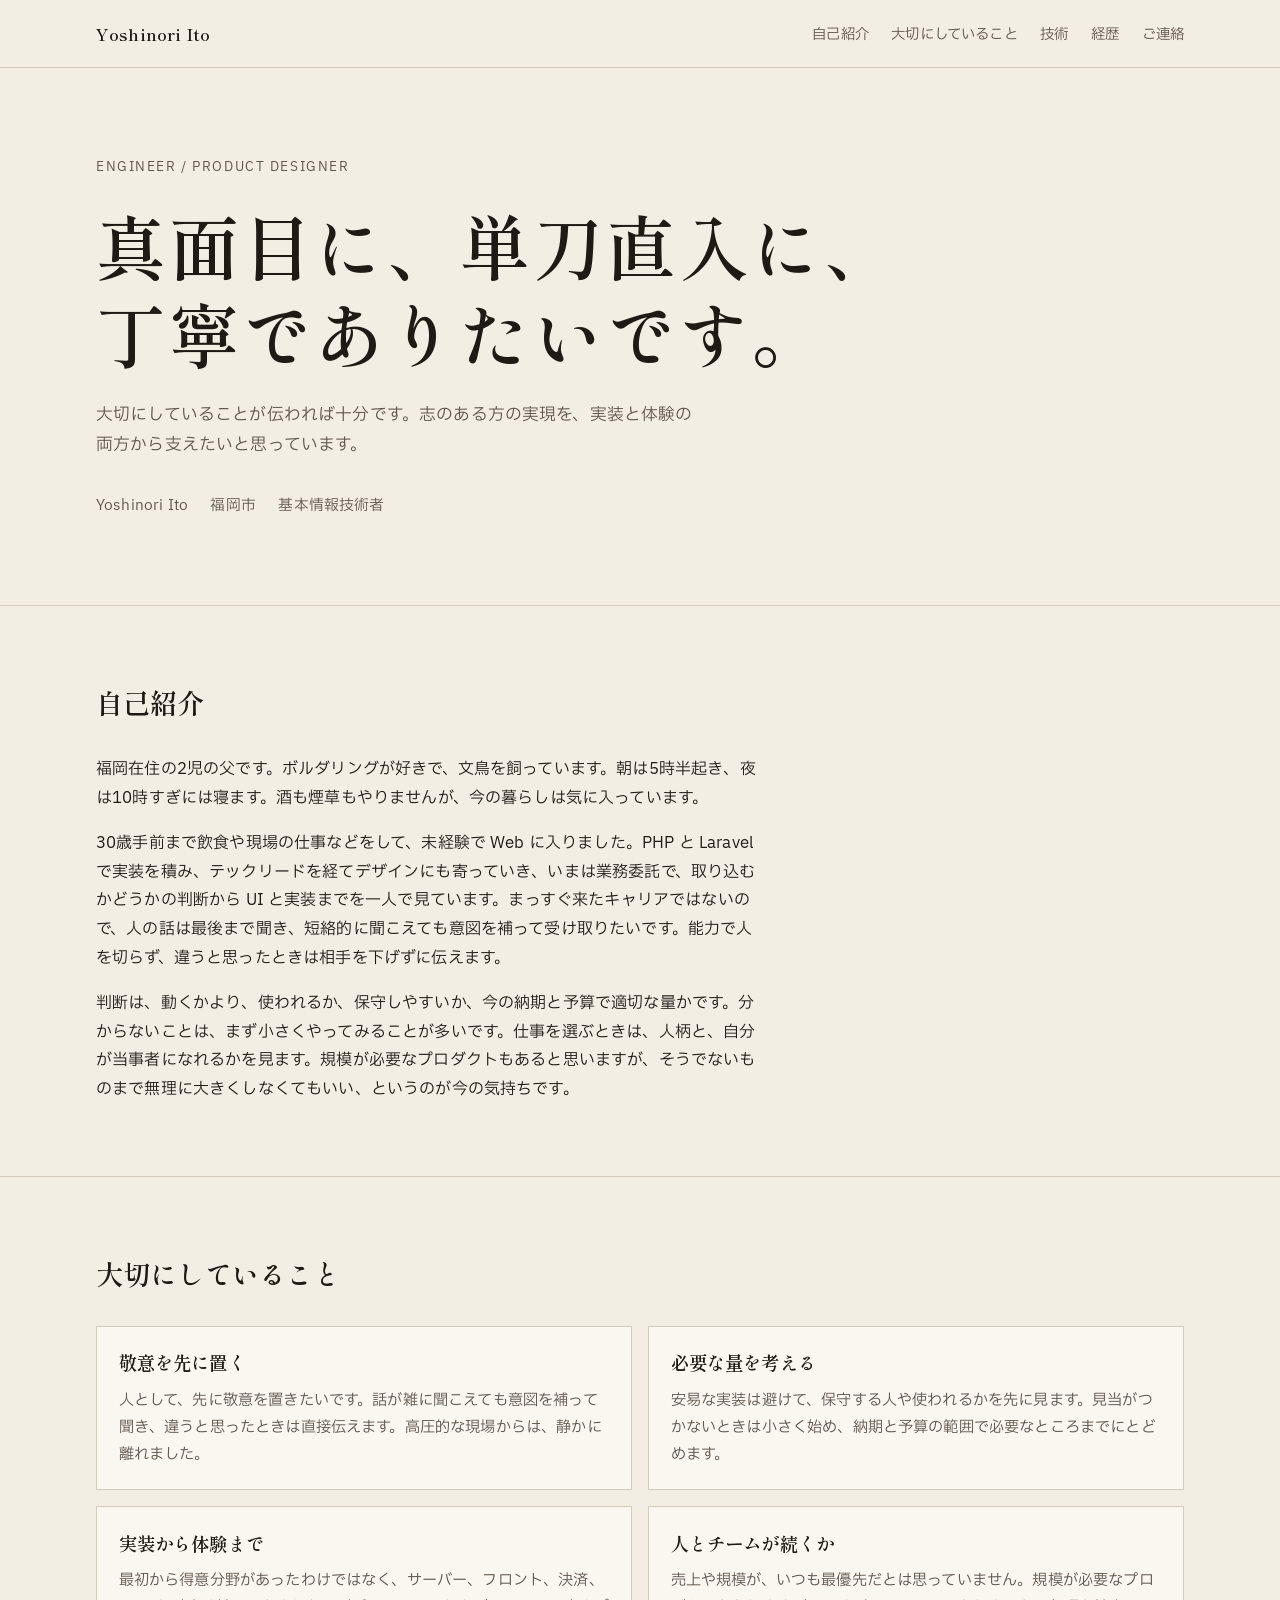
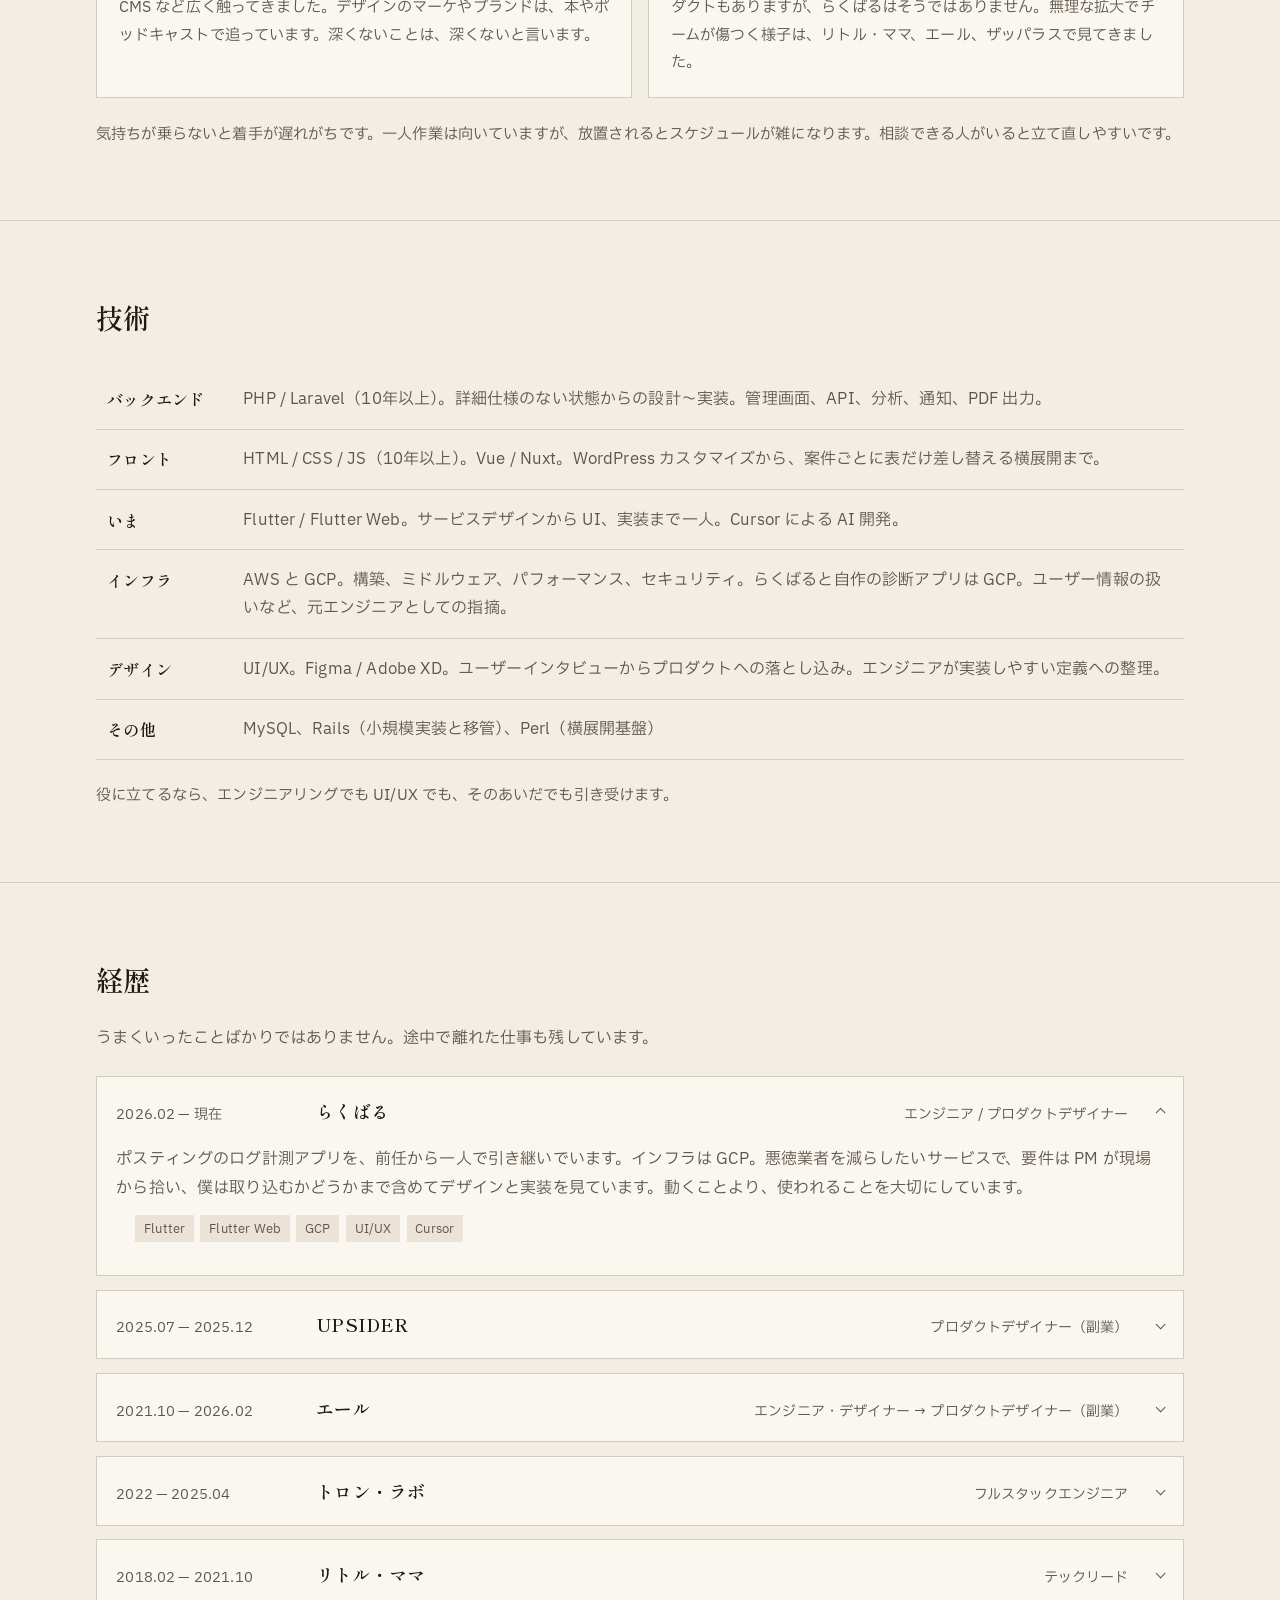
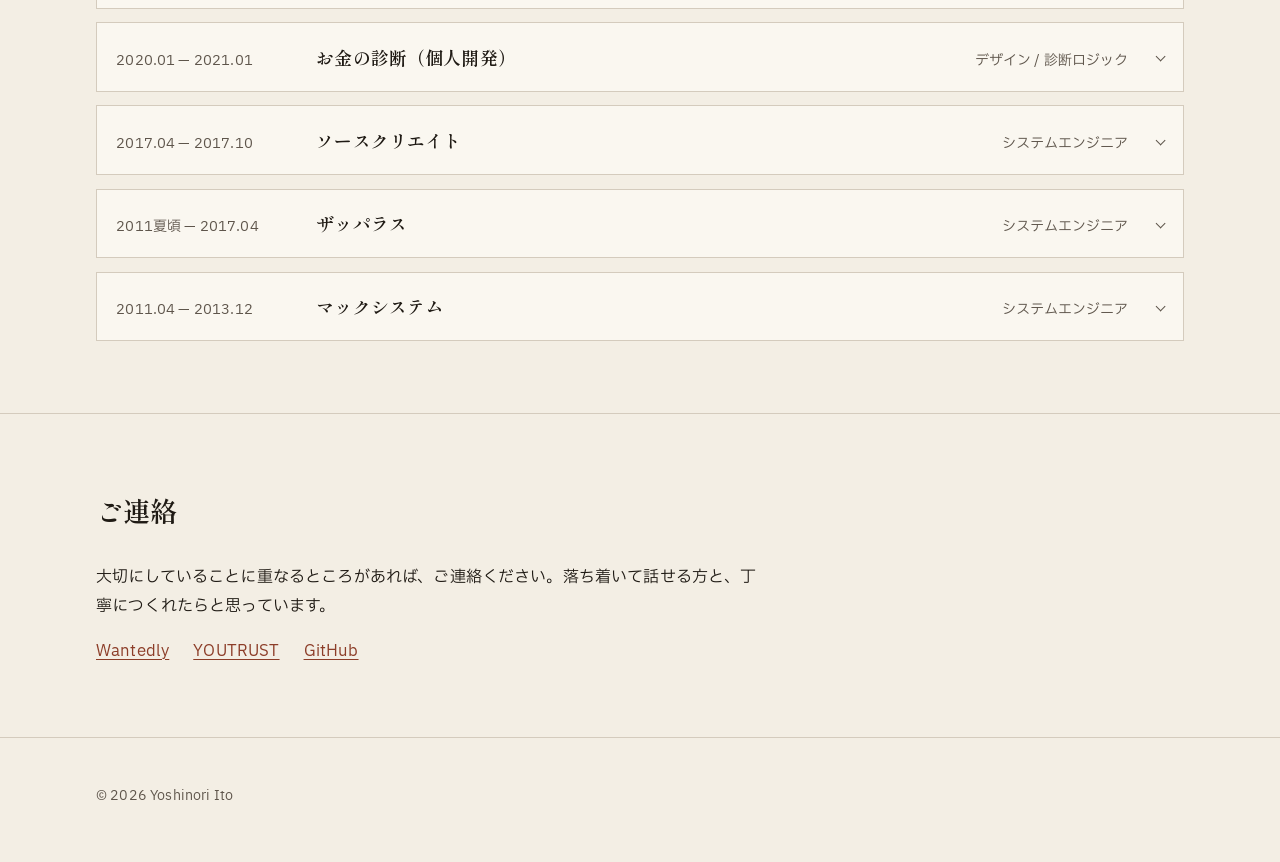
==== commit 7999af0b: "文章を短くし、読みの負荷を下げる。 人となりが出るところだけ残し、事実は端的に書いた。  Co-authored-by: Cursor <cursoragent@cursor.com>" ====
--- a/index.html
+++ b/index.html
@@ -39,7 +39,7 @@
       <div class="wrap">
         <p class="eyebrow">ENGINEER / PRODUCT DESIGNER</p>
         <h1>真面目に、単刀直入に、<br>丁寧でありたいです。</h1>
-        <p class="hero-lead">大切にしていることが伝われば、それで十分だと思っています。志のある方の実現を、実装と体験の両方から支えたいです。</p>
+        <p class="hero-lead">大切にしていることが伝われば十分です。志のある方の実現を、実装と体験の両方から支えたいと思っています。</p>
         <p class="hero-meta">
           <span>Yoshinori Ito</span>
           <span>福岡市</span>
@@ -52,9 +52,9 @@
       <div class="wrap">
         <h2>自己紹介</h2>
         <div class="prose">
-          <p>福岡に住んでいて、2人の子どもの父です。ボルダリングが好きで、家では文鳥を飼っています。文鳥のお世話があるので、毎朝5時半には起きて、夜は10時すぎには寝てしまいます。お酒もタバコもやらないので、何が楽しいの、と言われることもあるんですが、今の暮らしはとても気に入っています。</p>
-          <p>30歳手前までは飲食や現場の仕事などをしていて、そこから未経験で Web に入りました。PHP と Laravel で実装を積み、テックリードを経験したあと、自分からデザインの側にも寄っていき、いまは業務委託として、要件を取り込むかどうかの判断から UI と実装までを一人で見ています。まっすぐ来たキャリアではないので、人の話はできるだけ最後まで聞くようにしていて、短絡的に聞こえることでも、その人の意図や人となりを想像しながら補って受け取りたいと思っています。今できることや責任の範囲は、そのときの環境で違うので、それをその人の能力の結論にはせず、それでもはっきり違うと感じたときは、相手を下げない形で伝えるようにしています。</p>
-          <p>判断するときは、動くかどうかより、使われるか、あとから保守しやすいか、今の納期や予算に対して量として適切かを見ていて、分からないことは手を動かさないと情報が増えないので、まずやってみることが多いです。ただ、やみくもに増やすのではなく、やりたいことを進めるために本当に必要なものだけを置く、という感覚で、仕事を選ぶときも、一緒にいる人の人柄と自分が当事者になれるかを大切にしています。拡大や成果を急いだ結果、人とチームが疲弊していく現場も見てきたので、規模が必要なプロダクトもあるとは思いながら、そうでないものまで無理に大きくしなくてもいい、というのが今の気持ちです。</p>
+          <p>福岡在住の2児の父です。ボルダリングが好きで、文鳥を飼っています。朝は5時半起き、夜は10時すぎには寝ます。酒も煙草もやりませんが、今の暮らしは気に入っています。</p>
+          <p>30歳手前まで飲食や現場の仕事などをして、未経験で Web に入りました。PHP と Laravel で実装を積み、テックリードを経てデザインにも寄っていき、いまは業務委託で、取り込むかどうかの判断から UI と実装までを一人で見ています。まっすぐ来たキャリアではないので、人の話は最後まで聞き、短絡的に聞こえても意図を補って受け取りたいです。能力で人を切らず、違うと思ったときは相手を下げずに伝えます。</p>
+          <p>判断は、動くかより、使われるか、保守しやすいか、今の納期と予算で適切な量かです。分からないことは、まず小さくやってみることが多いです。仕事を選ぶときは、人柄と、自分が当事者になれるかを見ます。規模が必要なプロダクトもあると思いますが、そうでないものまで無理に大きくしなくてもいい、というのが今の気持ちです。</p>
         </div>
       </div>
     </section>
@@ -65,22 +65,22 @@
         <div class="strength-list">
           <article class="strength-card">
             <h3>敬意を先に置く</h3>
-            <p>特定の誰かを尊敬している、というより、人として先に敬意を置きたいタイプです。話が雑に聞こえても、肯定的な意図がある前提で聞くようにしています。違うと思ったときは直接伝えます。高圧的なやりとりが続いた現場からは、静かに離れました。</p>
+            <p>人として、先に敬意を置きたいです。話が雑に聞こえても意図を補って聞き、違うと思ったときは直接伝えます。高圧的な現場からは、静かに離れました。</p>
           </article>
           <article class="strength-card">
             <h3>必要な量を考える</h3>
-            <p>安易な実装は、できるだけ避けています。あとで誰が保守するのか、本当に使われるのかを先に考えます。見当がつかないときは、情報を得るために小さく始めることが多いです。納期と予算の範囲で、伝えるために必要なところまでにする、という感覚です。</p>
-          </article>
-          <article class="strength-card">
-            <h3>実装から体験まで見てきたこと</h3>
-            <p>最初から得意分野があったわけではありません。サーバー、フロント、決済、CMS、独自のフレームワークなど、確かな型がなかった分、いろいろなものを触ってきました。デザインでは UI/UX に加えて、マーケやブランドの話も本やポッドキャストで追っています。深くないことは、深くないと言います。</p>
+            <p>安易な実装は避けて、保守する人や使われるかを先に見ます。見当がつかないときは小さく始め、納期と予算の範囲で必要なところまでにとどめます。</p>
+          </article>
+          <article class="strength-card">
+            <h3>実装から体験まで</h3>
+            <p>最初から得意分野があったわけではなく、サーバー、フロント、決済、CMS など広く触ってきました。デザインのマーケやブランドは、本やポッドキャストで追っています。深くないことは、深くないと言います。</p>
           </article>
           <article class="strength-card">
             <h3>人とチームが続くか</h3>
-            <p>売上や規模が、いつも最優先だとは思っていません。プロダクトによって、ちょうどいい大きさがあると考えています。PayPay や LINE のように、規模がないと成立しないものもあります。らくばるは、どちらかというとそうではありません。無理な拡大でチームやプロダクトが傷つく様子は、リトル・ママ、エール、ザッパラスで見てきました。</p>
+            <p>売上や規模が、いつも最優先だとは思っていません。規模が必要なプロダクトもありますが、らくばるはそうではありません。無理な拡大でチームが傷つく様子は、リトル・ママ、エール、ザッパラスで見てきました。</p>
           </article>
         </div>
-        <p class="note">弱いところもあります。気持ちが乗らないと着手が遅れがちです。一人で進めるのは向いていますが、放置されるとスケジュールが雑になります。一度手をつけると進みますし、相談できる人がいると立て直しやすいです。</p>
+        <p class="note">気持ちが乗らないと着手が遅れがちです。一人作業は向いていますが、放置されるとスケジュールが雑になります。相談できる人がいると立て直しやすいです。</p>
       </div>
     </section>
 
@@ -122,7 +122,7 @@
     <section class="section" id="career">
       <div class="wrap">
         <h2>経歴</h2>
-        <p class="section-lead">うまくいったことばかりではありません。途中で離れた仕事も、残しています。</p>
+        <p class="section-lead">うまくいったことばかりではありません。途中で離れた仕事も残しています。</p>
         <div class="timeline">
           <details class="job" open>
             <summary>
@@ -131,8 +131,7 @@
               <span class="job-role">エンジニア / プロダクトデザイナー</span>
             </summary>
             <div class="job-body">
-              <p>ポスティングのログ計測アプリを、前任の方から一人開発として引き継いでいます。インフラは GCP です。悪徳業者を減らしたい、という目的のサービスで、要件は PM が現場やユーザーの声から拾います。僕は、それを取り込むかどうかまで含めて、サービスデザイン、UI、実装を担当しています。</p>
-              <p>体験をつくることは、機能を増やさないことではありません。動くことより、使われることを大切にしています。在宅で開発していて、誠実なプロダクトを本気でやりたい人と働けていることが、今は大きいです。</p>
+              <p>ポスティングのログ計測アプリを、前任から一人で引き継いでいます。インフラは GCP。悪徳業者を減らしたいサービスで、要件は PM が現場から拾い、僕は取り込むかどうかまで含めてデザインと実装を見ています。動くことより、使われることを大切にしています。</p>
               <ul class="chips">
                 <li>Flutter</li>
                 <li>Flutter Web</li>
@@ -150,8 +149,7 @@
               <span class="job-role">プロダクトデザイナー（副業）</span>
             </summary>
             <div class="job-body">
-              <p>PoC 期の新規事業でした。企業の人たちが本音の知見を持ち寄る場をつくり、イベント当日の発言やサマリーを可視化する、という構想です。UI がおよそ8割できた時点で入り、フィードバックの反映とコア機能のデザインを担当しました。自分が担ったサマリーの可視化は、シンプルですが、完成度は出せたと思っています。</p>
-              <p>チームはオーナー、エンジニア2名、自分の4人でした。元エンジニアとして、ユーザー情報の保持などセキュリティの話にも入りました。参画前から開発期限が決まっていて、機能開発の完了とともに契約が終わりました。</p>
+              <p>PoC 期の新規事業で、企業の人が本音の知見を持ち寄る場の、発言とサマリーの可視化を担当しました。UI が8割できた時点で入り、4人チームです。サマリー可視化はシンプルに仕上げ、ユーザー情報の扱いなどセキュリティにも入りました。当初からの期限で機能開発が終わり、契約終了です。</p>
             </div>
           </details>
 
@@ -162,8 +160,7 @@
               <span class="job-role">エンジニア・デザイナー → プロダクトデザイナー（副業）</span>
             </summary>
             <div class="job-body">
-              <p>最後まで副業でした。一時は月150時間前後入っていたこともあります。ティール組織で、自分から動かないと何も始まらないことに慣れるまでは、かなり苦労しました。慣れたあとの自由度は、大きかったです。</p>
-              <p>Rails の小さな実装から入り、やがて設計や、プロジェクトオーナーに近い動きが増えました。2023年12月からはプロダクトデザイナーです。元エンジニアなので、デザインの詳細を、実装する人が読みやすい形に落とすのは得意でした。役職を超えて 1on1 を重ね、間を取り持つことが多かったです。滞っていた改善を自分から動かして軌道に乗せたことと、エンジニアからデザイナーへ移ったことは、残しておきたいです。</p>
+              <p>最後まで副業で、一時は月150時間前後でした。ティール組織で、自分から動かないと始まらないことには苦労しました。Rails の小さな実装から入り、2023年12月からはプロダクトデザイナーです。実装しやすい定義に落とすことと、役職を超えた 1on1 が多かったです。滞っていた改善を動かしたこと、デザイナーへ移ったことは残しておきたいです。</p>
             </div>
           </details>
 
@@ -174,8 +171,7 @@
               <span class="job-role">フルスタックエンジニア</span>
             </summary>
             <div class="job-body">
-              <p>人材開発系のシステムです。設問への回答をもとに分析できるツールを、管理画面と受験者画面の二系統でつくりました。要件とクライアント折衝、サーバの用意以外は一人でした。実装、デザインの当て込み、UX/UI の直し、サーバ設定、パフォーマンス、通知、セキュリティまで見ています。</p>
-              <p>コードはきれいに書けたつもりで、保守で入った方にもそう言ってもらえました。仕様が実装中に変わることが多く、既存の UI から作り直せたのは、デザインも見られることの助けでした。デザインをメインにしたいと伝えて、区切りました。</p>
+              <p>人材開発の分析ツールを、管理画面と受験者画面の二系統で一人開発しました。要件と折衝、サーバ用意以外は、実装から UX/UI、サーバ、通知、セキュリティまで見ています。コードは後任の方にも評価してもらえました。デザインをメインにしたいと伝えて区切りました。</p>
               <ul class="chips">
                 <li>Laravel 9</li>
                 <li>Vue</li>
@@ -192,8 +188,7 @@
               <span class="job-role">テックリード</span>
             </summary>
             <div class="job-body">
-              <p>「ママを助ける」という事業と、CTO の人柄が決め手でした。開発チーム立ち上げの初期メンバーで、最初は CTO を含めて4人、最大7人です。実装と技術選定は、ほぼ自分が担いました。この時期にデザインと UX を本格的に学び、Yahoo の UX デザイナーのもとでユーザーインタビューと、そこからプロダクトへ落とす過程を経験しました。</p>
-              <p>イベント投稿プラットフォームでは、合宿、インタビュー、仮説検証を経て MVP をローンチしました。技術面は、熱意のあるメンバーで乗り越えられました。難しかったのは、使われるプロダクトにすること、ゼロからつくること、売上としての成果でした。</p>
+              <p>「ママを助ける」事業と CTO の人柄が決め手で、開発チーム立ち上げに入りました。最初は4人、最大7人。実装と技術選定はほぼ自分です。Yahoo の UX デザイナーのもとでインタビューを学び、イベント投稿は合宿と検証を経て MVP をローンチしました。難しかったのは、使われることと売上でした。</p>
               <ul class="chips">
                 <li>Laravel</li>
                 <li>Nuxt</li>
@@ -211,8 +206,7 @@
               <span class="job-role">デザイン / 診断ロジック</span>
             </summary>
             <div class="job-body">
-              <p>4人で家計診断アプリに挑戦しました。自分はデザインと、いちばん難しい診断ロジックを担当しています。インフラは GCP です。PoC まで行き、一部の方にベータで使ってもらいましたが、正式リリースには至っていません。</p>
-              <p>疑問を抱えたまま参加しないこと、自分が本当に当事者になれるものでなければ続かないこと。このあとの判断の軸になりました。</p>
+              <p>4人で家計診断アプリに挑戦し、デザインと診断ロジックを担当しました。インフラは GCP。PoC とベータまで行き、正式リリースには至っていません。疑問を抱えたまま参加しないこと、当事者になれるかどうかが、このあとの軸になりました。</p>
               <ul class="chips">
                 <li>Laravel</li>
                 <li>Nuxt</li>
@@ -229,8 +223,7 @@
               <span class="job-role">システムエンジニア</span>
             </summary>
             <div class="job-body">
-              <p>福岡へ移ったあとに入社しました。美容師専門の転職サイトを、Rails から Laravel へ移す作業を、一人リモートで約4ヶ月担当しています。初期に状況を率直に伝え、メンターの方と毎日面談してもらい、最後までやり切りました。</p>
-              <p>違うと思ったことは、直接伝えました。返ってきた反応が高圧的で、続けるのは難しいと判断しました。それから、経営者の人柄と、自社プロダクトがあるかどうかを、仕事を選ぶときの軸にしています。</p>
+              <p>福岡移住後に入社し、美容師専門転職サイトの Rails から Laravel への移管を、一人リモートで約4ヶ月担当しました。初期に状況を伝え、メンターと毎日面談してやり切りました。違うと思ったことは直接伝え、高圧的な反応が返ってきたので離れました。経営者の人柄と、自社プロダクトの有無を、それから軸にしています。</p>
             </div>
           </details>
 
@@ -241,8 +234,7 @@
               <span class="job-role">システムエンジニア</span>
             </summary>
             <div class="job-body">
-              <p>マックシステムから SES で入り、約3年後に転籍しました。WordPress のカスタマイズで PHP を学び、主力だった占いコンテンツの横展開（Perl の基盤に、各社向けの HTML / CSS / JS を載せる仕事）で、効率よく、正確につくることを約2年意識しました。社内の公募で新規事業開発部へ移り、当時社内ではいちばんモダンだったアプリチームで、バックエンド、管理画面、チームでの開発を学びました。</p>
-              <p>レビューは厳しく、意図を込めて書くこと、理由のないコードを書かないことを徹底されました。占いキュレーション基盤では、15名規模でアプリ API と Web を同時に開発しています。第二子の誕生を機に、福岡へ移り退職しました。</p>
+              <p>マックシステムから SES で入り、約3年後に転籍しました。WordPress で PHP を学び、占いコンテンツの横展開を約2年、新規事業部ではアプリのバックエンドと管理画面を学びました。レビューは厳しく、理由のないコードを書かないことを徹底されています。キュレーション基盤は15名規模。第二子の誕生を機に福岡へ移り、退職しました。</p>
             </div>
           </details>
 
@@ -253,8 +245,7 @@
               <span class="job-role">システムエンジニア</span>
             </summary>
             <div class="job-body">
-              <p>20代後半まで飲食や現場の仕事などをしたあと、職業訓練と基本情報技術者を経て、未経験で入りました。書類だけでは決まらず、勤務先のホームページを自分でつくって、見せるものを用意しました。</p>
-              <p>入社からおよそ3ヶ月で、ザッパラスへ SES に出ています。面接で「ドキュメントとは何か」と初歩から聞いたところ、知らないことを知らないと言える姿勢が信頼につながると返されました。正直でいい、というのが、仕事の土台になりました。</p>
+              <p>飲食や現場の仕事のあと、職業訓練と基本情報技術者を経て未経験で入りました。書類だけでは決まらず、勤務先のホームページを自分でつくって見せました。入社約3ヶ月でザッパラスへ SES。面接で「ドキュメントとは何か」と聞いたところ、知らないことを知らないと言えるのが信頼になると返され、それが仕事の土台になりました。</p>
             </div>
           </details>
         </div>
@@ -264,7 +255,7 @@
     <section class="section" id="contact">
       <div class="wrap">
         <h2>ご連絡</h2>
-        <p class="prose">大切にしていることに、少しでも重なるところがあれば嬉しいです。論理的に、落ち着いて話せる方と、丁寧につくれたらと思っています。</p>
+        <p class="prose">大切にしていることに重なるところがあれば、ご連絡ください。落ち着いて話せる方と、丁寧につくれたらと思っています。</p>
         <ul class="contact-list">
           <li><a href="https://www.wantedly.com/id/kathySamurai" target="_blank" rel="noopener noreferrer">Wantedly</a></li>
           <li><a href="https://youtrust.jp/users/7109946b87bf440a8de541dd34135e14" target="_blank" rel="noopener noreferrer">YOUTRUST</a></li>
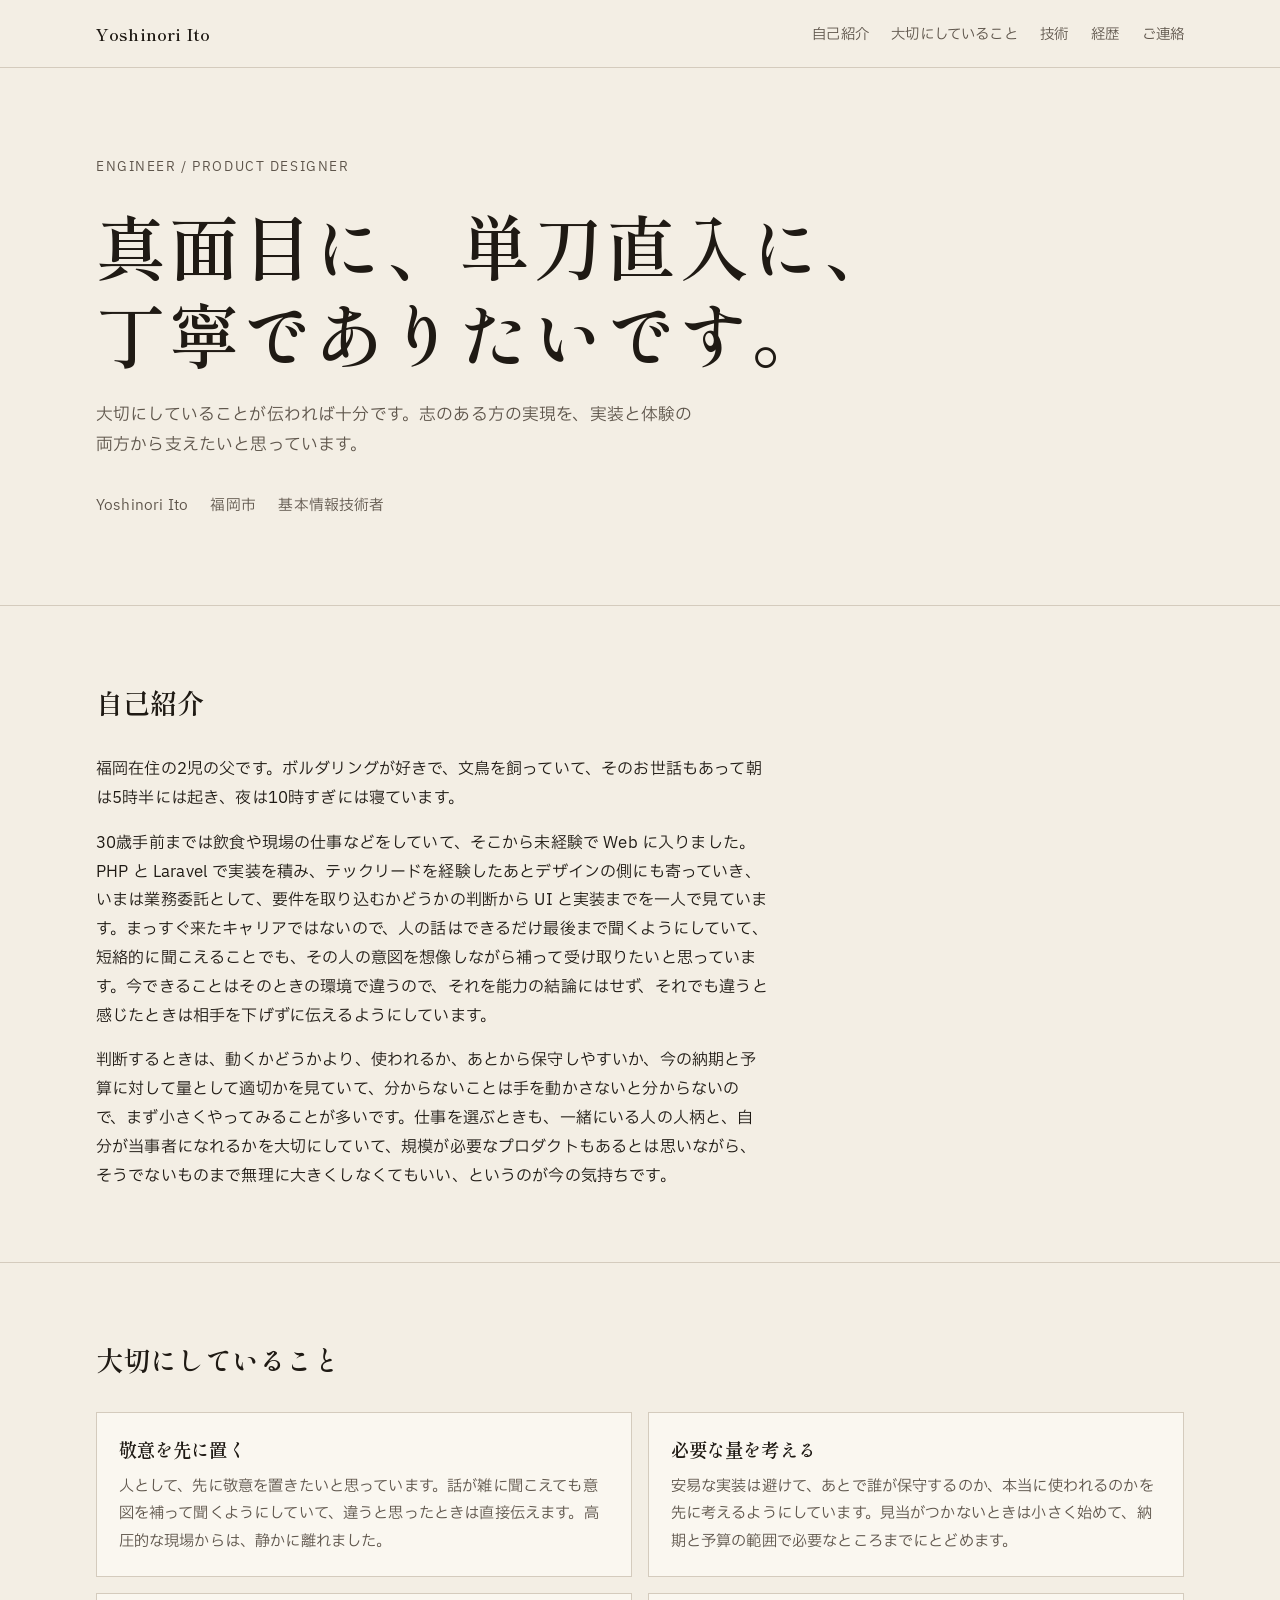
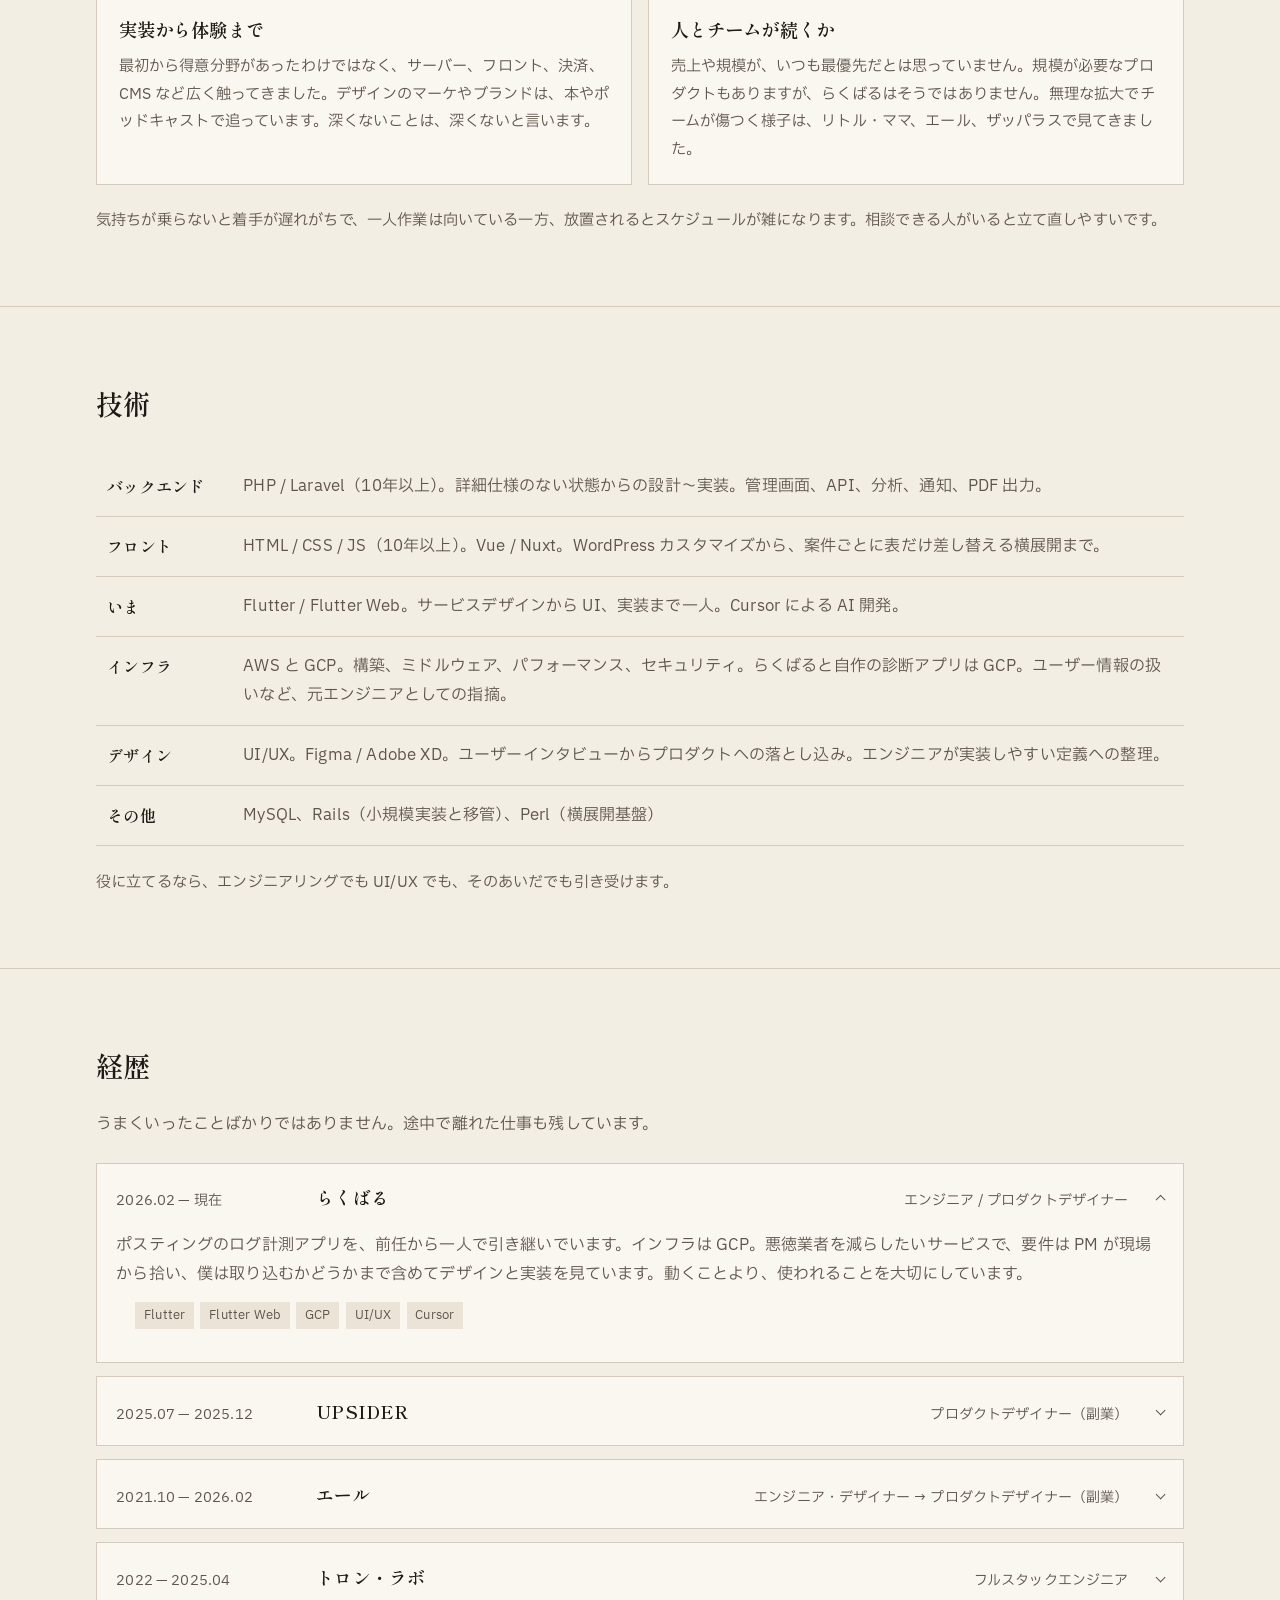
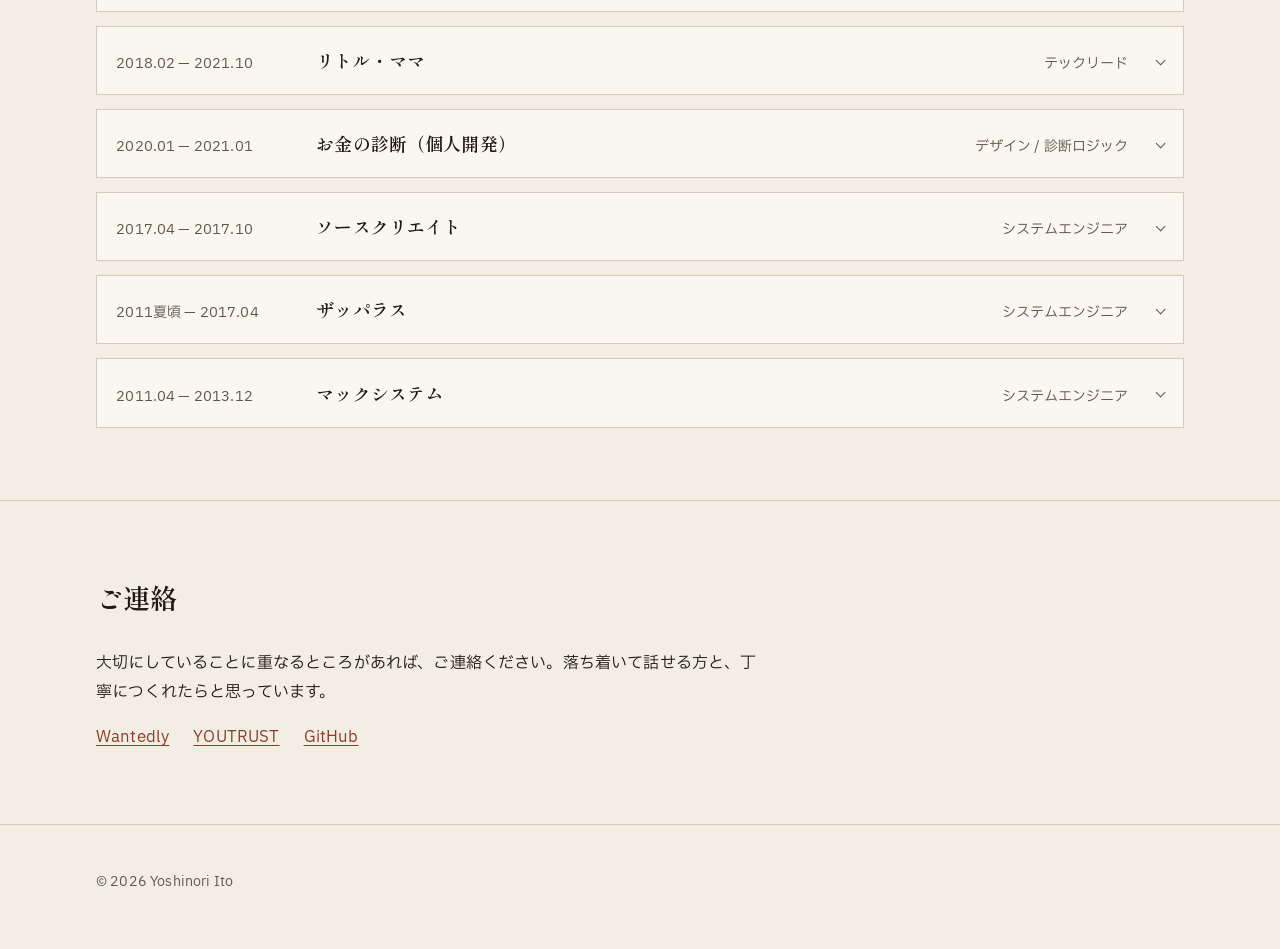
==== commit 2bda3b65: "自己紹介から不要な一文を外し、通して読める文章に戻す。 切れ切れの列挙をやめて、暮らしと仕事が続くようにした。  Co-authored-by: Cursor <cursoragent@cursor." ====
--- a/index.html
+++ b/index.html
@@ -52,9 +52,9 @@
       <div class="wrap">
         <h2>自己紹介</h2>
         <div class="prose">
-          <p>福岡在住の2児の父です。ボルダリングが好きで、文鳥を飼っています。朝は5時半起き、夜は10時すぎには寝ます。酒も煙草もやりませんが、今の暮らしは気に入っています。</p>
-          <p>30歳手前まで飲食や現場の仕事などをして、未経験で Web に入りました。PHP と Laravel で実装を積み、テックリードを経てデザインにも寄っていき、いまは業務委託で、取り込むかどうかの判断から UI と実装までを一人で見ています。まっすぐ来たキャリアではないので、人の話は最後まで聞き、短絡的に聞こえても意図を補って受け取りたいです。能力で人を切らず、違うと思ったときは相手を下げずに伝えます。</p>
-          <p>判断は、動くかより、使われるか、保守しやすいか、今の納期と予算で適切な量かです。分からないことは、まず小さくやってみることが多いです。仕事を選ぶときは、人柄と、自分が当事者になれるかを見ます。規模が必要なプロダクトもあると思いますが、そうでないものまで無理に大きくしなくてもいい、というのが今の気持ちです。</p>
+          <p>福岡在住の2児の父です。ボルダリングが好きで、文鳥を飼っていて、そのお世話もあって朝は5時半には起き、夜は10時すぎには寝ています。</p>
+          <p>30歳手前までは飲食や現場の仕事などをしていて、そこから未経験で Web に入りました。PHP と Laravel で実装を積み、テックリードを経験したあとデザインの側にも寄っていき、いまは業務委託として、要件を取り込むかどうかの判断から UI と実装までを一人で見ています。まっすぐ来たキャリアではないので、人の話はできるだけ最後まで聞くようにしていて、短絡的に聞こえることでも、その人の意図を想像しながら補って受け取りたいと思っています。今できることはそのときの環境で違うので、それを能力の結論にはせず、それでも違うと感じたときは相手を下げずに伝えるようにしています。</p>
+          <p>判断するときは、動くかどうかより、使われるか、あとから保守しやすいか、今の納期と予算に対して量として適切かを見ていて、分からないことは手を動かさないと分からないので、まず小さくやってみることが多いです。仕事を選ぶときも、一緒にいる人の人柄と、自分が当事者になれるかを大切にしていて、規模が必要なプロダクトもあるとは思いながら、そうでないものまで無理に大きくしなくてもいい、というのが今の気持ちです。</p>
         </div>
       </div>
     </section>
@@ -65,11 +65,11 @@
         <div class="strength-list">
           <article class="strength-card">
             <h3>敬意を先に置く</h3>
-            <p>人として、先に敬意を置きたいです。話が雑に聞こえても意図を補って聞き、違うと思ったときは直接伝えます。高圧的な現場からは、静かに離れました。</p>
+            <p>人として、先に敬意を置きたいと思っています。話が雑に聞こえても意図を補って聞くようにしていて、違うと思ったときは直接伝えます。高圧的な現場からは、静かに離れました。</p>
           </article>
           <article class="strength-card">
             <h3>必要な量を考える</h3>
-            <p>安易な実装は避けて、保守する人や使われるかを先に見ます。見当がつかないときは小さく始め、納期と予算の範囲で必要なところまでにとどめます。</p>
+            <p>安易な実装は避けて、あとで誰が保守するのか、本当に使われるのかを先に考えるようにしています。見当がつかないときは小さく始めて、納期と予算の範囲で必要なところまでにとどめます。</p>
           </article>
           <article class="strength-card">
             <h3>実装から体験まで</h3>
@@ -80,7 +80,7 @@
             <p>売上や規模が、いつも最優先だとは思っていません。規模が必要なプロダクトもありますが、らくばるはそうではありません。無理な拡大でチームが傷つく様子は、リトル・ママ、エール、ザッパラスで見てきました。</p>
           </article>
         </div>
-        <p class="note">気持ちが乗らないと着手が遅れがちです。一人作業は向いていますが、放置されるとスケジュールが雑になります。相談できる人がいると立て直しやすいです。</p>
+        <p class="note">気持ちが乗らないと着手が遅れがちで、一人作業は向いている一方、放置されるとスケジュールが雑になります。相談できる人がいると立て直しやすいです。</p>
       </div>
     </section>
 
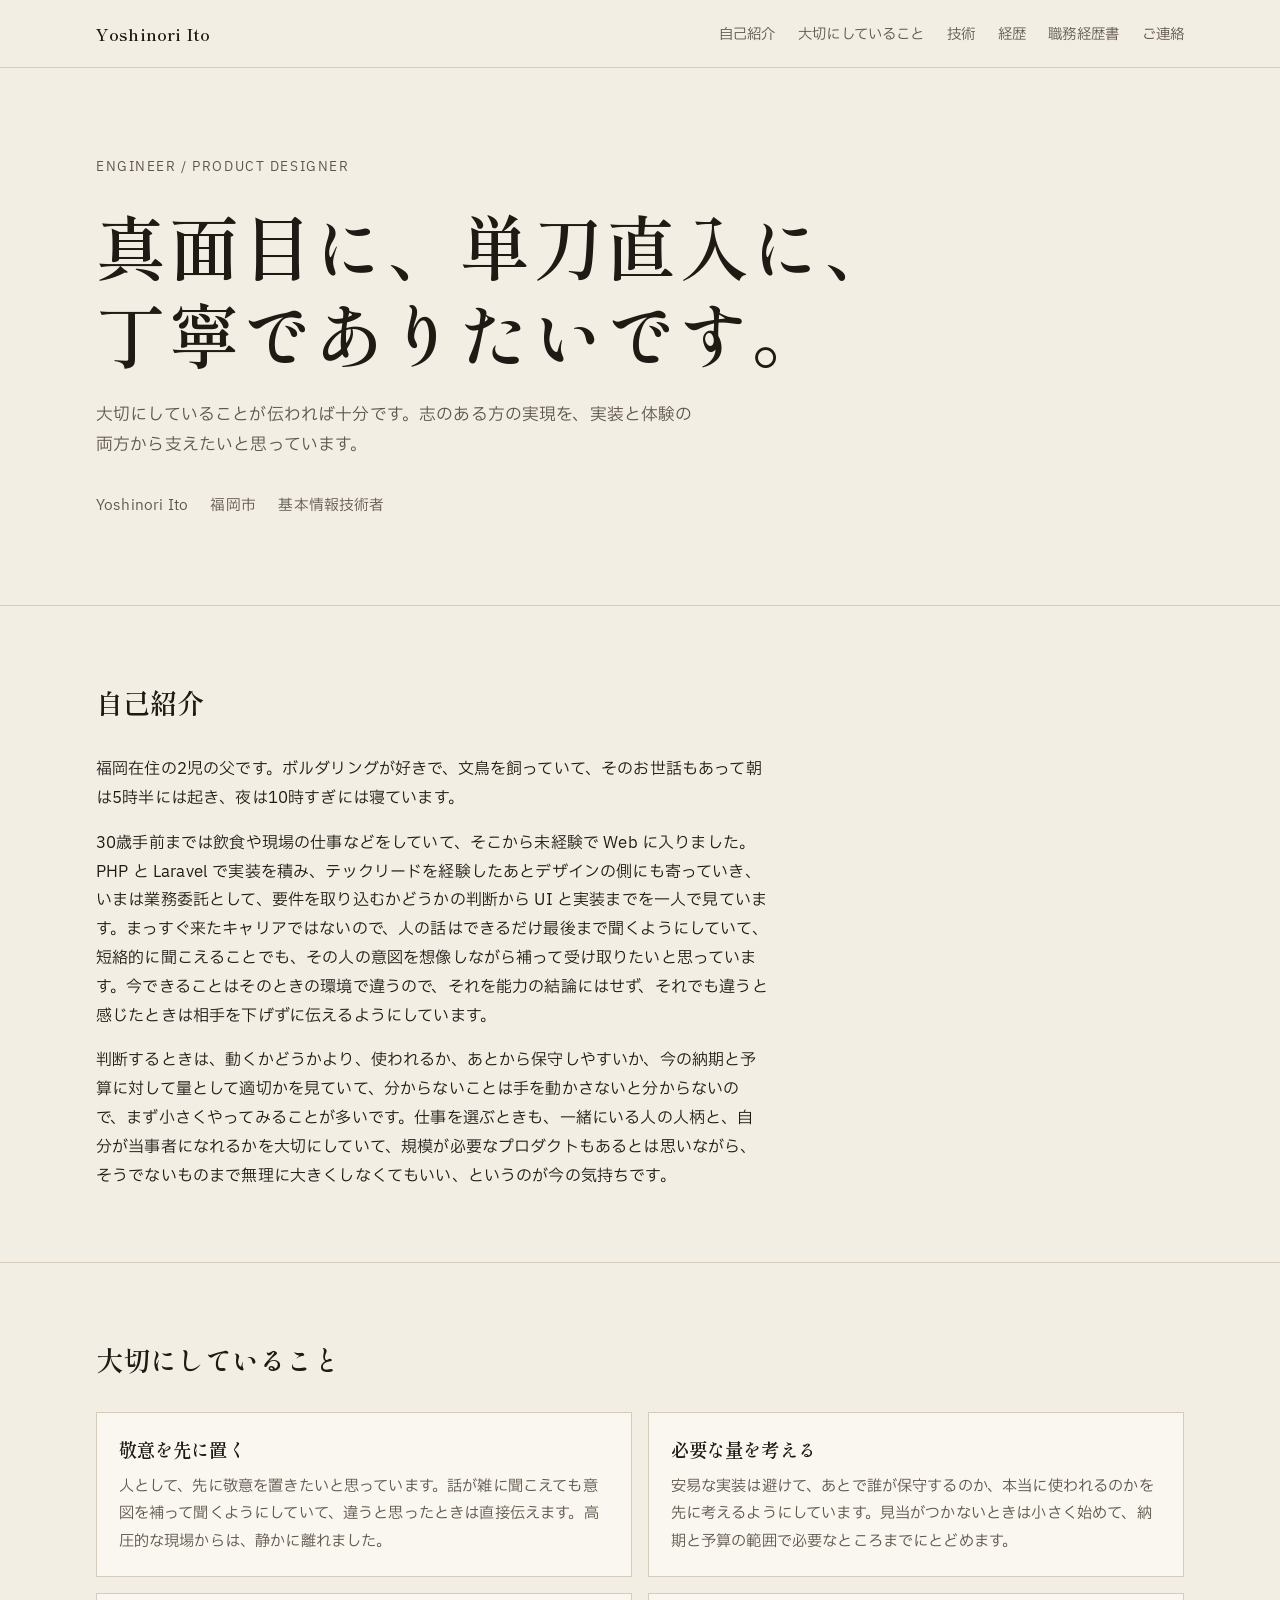
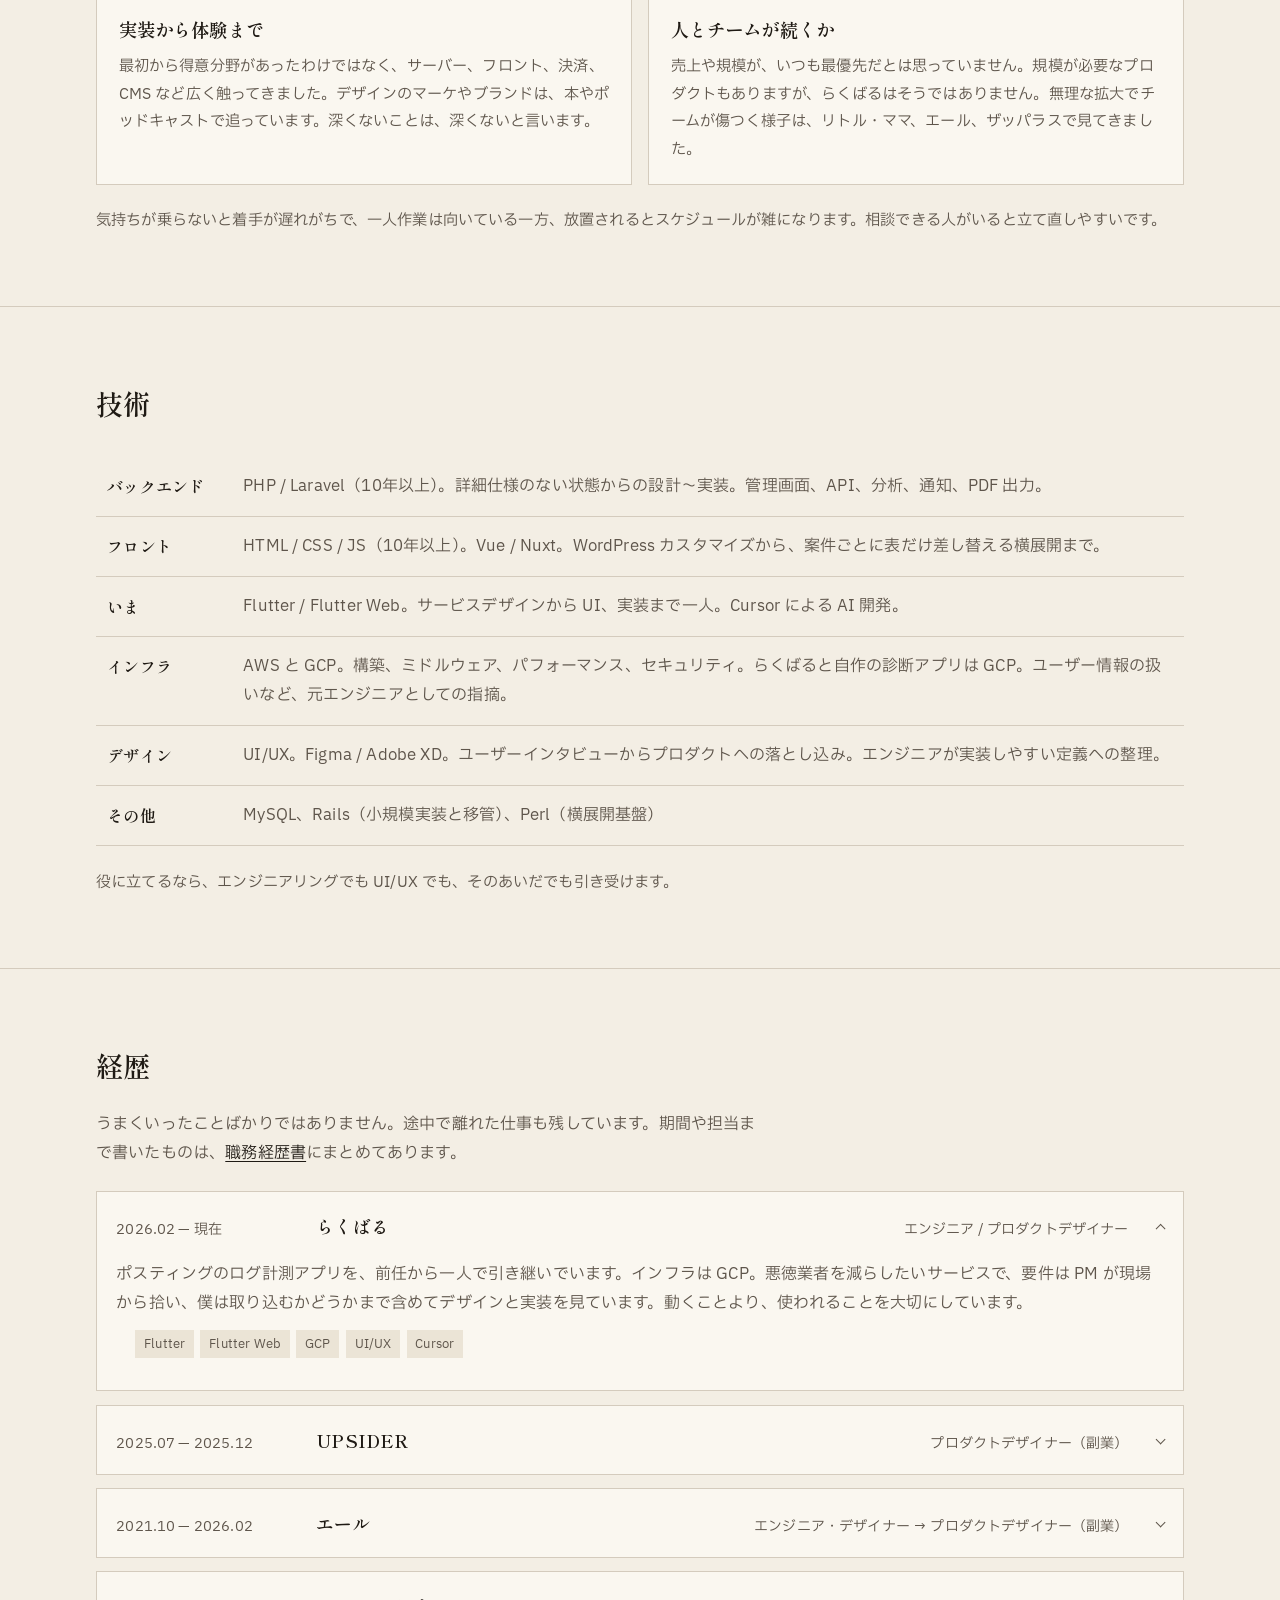
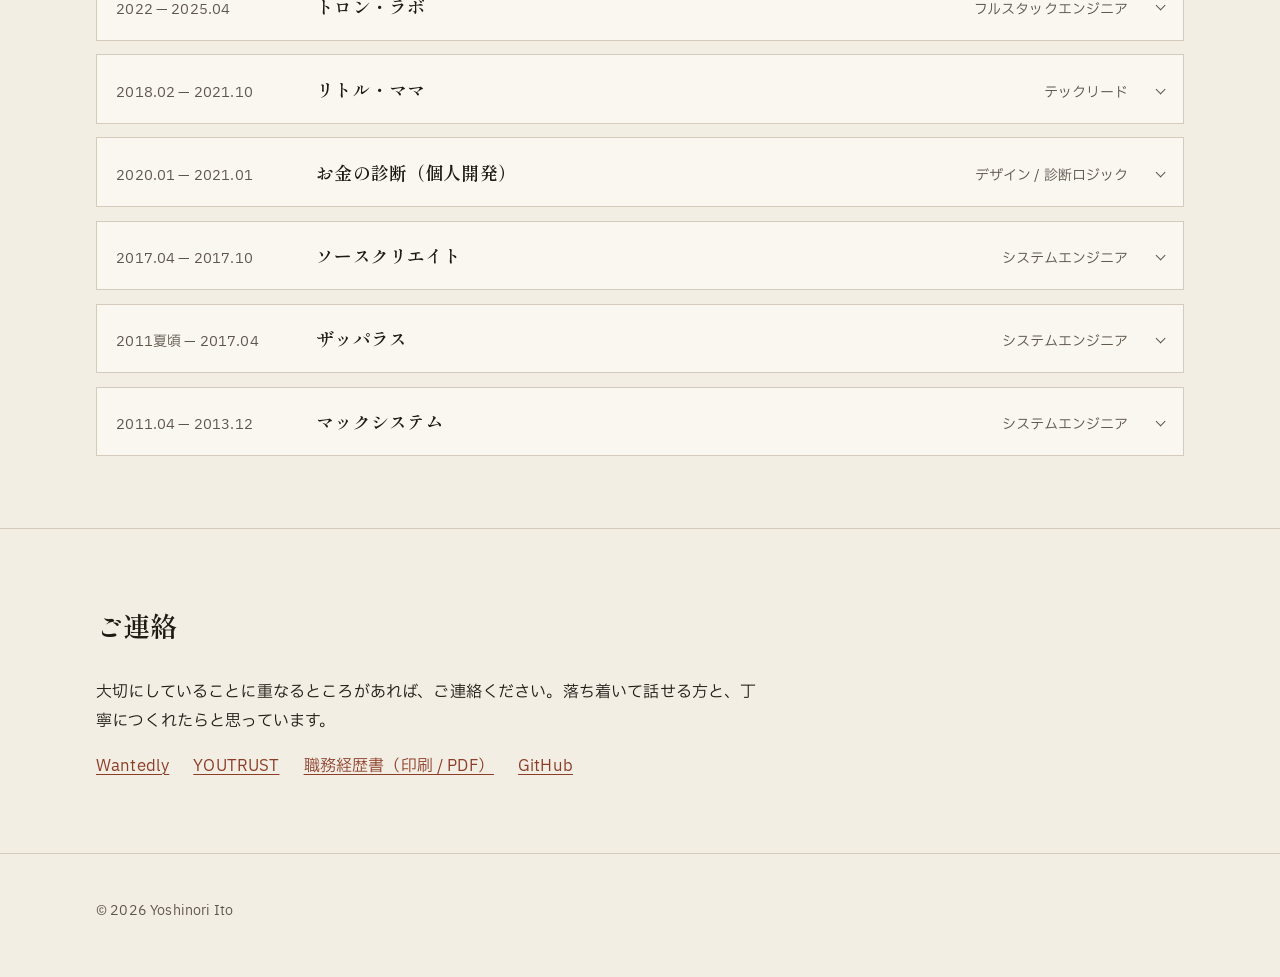
==== commit da423660: "印刷とPDF保存ができる詳細な職務経歴書を公開する。 Co-authored-by: Cursor <cursoragent@cursor.com>" ====
--- a/index.html
+++ b/index.html
@@ -22,12 +22,13 @@
     <div class="header-inner">
       <a class="logo" href="#top">Yoshinori Ito</a>
       <button class="nav-toggle" type="button" aria-expanded="false" aria-controls="site-nav" aria-label="メニューを開く"><span class="nav-toggle-bars" aria-hidden="true"></span></button>
-      <nav class="site-nav" id="site-nav" aria-label="ページ内">
+      <nav class="site-nav" id="site-nav" aria-label="案内">
         <ul class="nav-list">
           <li><a href="#about">自己紹介</a></li>
           <li><a href="#strengths">大切にしていること</a></li>
           <li><a href="#skills">技術</a></li>
           <li><a href="#career">経歴</a></li>
+          <li><a href="./resume.html">職務経歴書</a></li>
           <li><a href="#contact">ご連絡</a></li>
         </ul>
       </nav>
@@ -122,7 +123,7 @@
     <section class="section" id="career">
       <div class="wrap">
         <h2>経歴</h2>
-        <p class="section-lead">うまくいったことばかりではありません。途中で離れた仕事も残しています。</p>
+        <p class="section-lead">うまくいったことばかりではありません。途中で離れた仕事も残しています。期間や担当まで書いたものは、<a href="./resume.html">職務経歴書</a>にまとめてあります。</p>
         <div class="timeline">
           <details class="job" open>
             <summary>
@@ -259,6 +260,7 @@
         <ul class="contact-list">
           <li><a href="https://www.wantedly.com/id/kathySamurai" target="_blank" rel="noopener noreferrer">Wantedly</a></li>
           <li><a href="https://youtrust.jp/users/7109946b87bf440a8de541dd34135e14" target="_blank" rel="noopener noreferrer">YOUTRUST</a></li>
+          <li><a href="./resume.html">職務経歴書（印刷 / PDF）</a></li>
           <li><a href="https://github.com/KathySamurai" target="_blank" rel="noopener noreferrer">GitHub</a></li>
         </ul>
       </div>
--- a/assets/style.css
+++ b/assets/style.css
@@ -257,6 +257,10 @@
   color: var(--ink-soft);
 }
 
+.section-lead a {
+  color: var(--ink);
+}
+
 .timeline {
   display: grid;
   gap: 0.85rem;
@@ -357,6 +361,16 @@
   font-size: 0.85rem;
 }
 
+@media (max-width: 1100px) and (min-width: 801px) {
+  .nav-list {
+    gap: 0.85rem;
+  }
+
+  .nav-list a {
+    font-size: 0.82rem;
+  }
+}
+
 @media (max-width: 800px) {
   .nav-toggle {
     display: inline-flex;
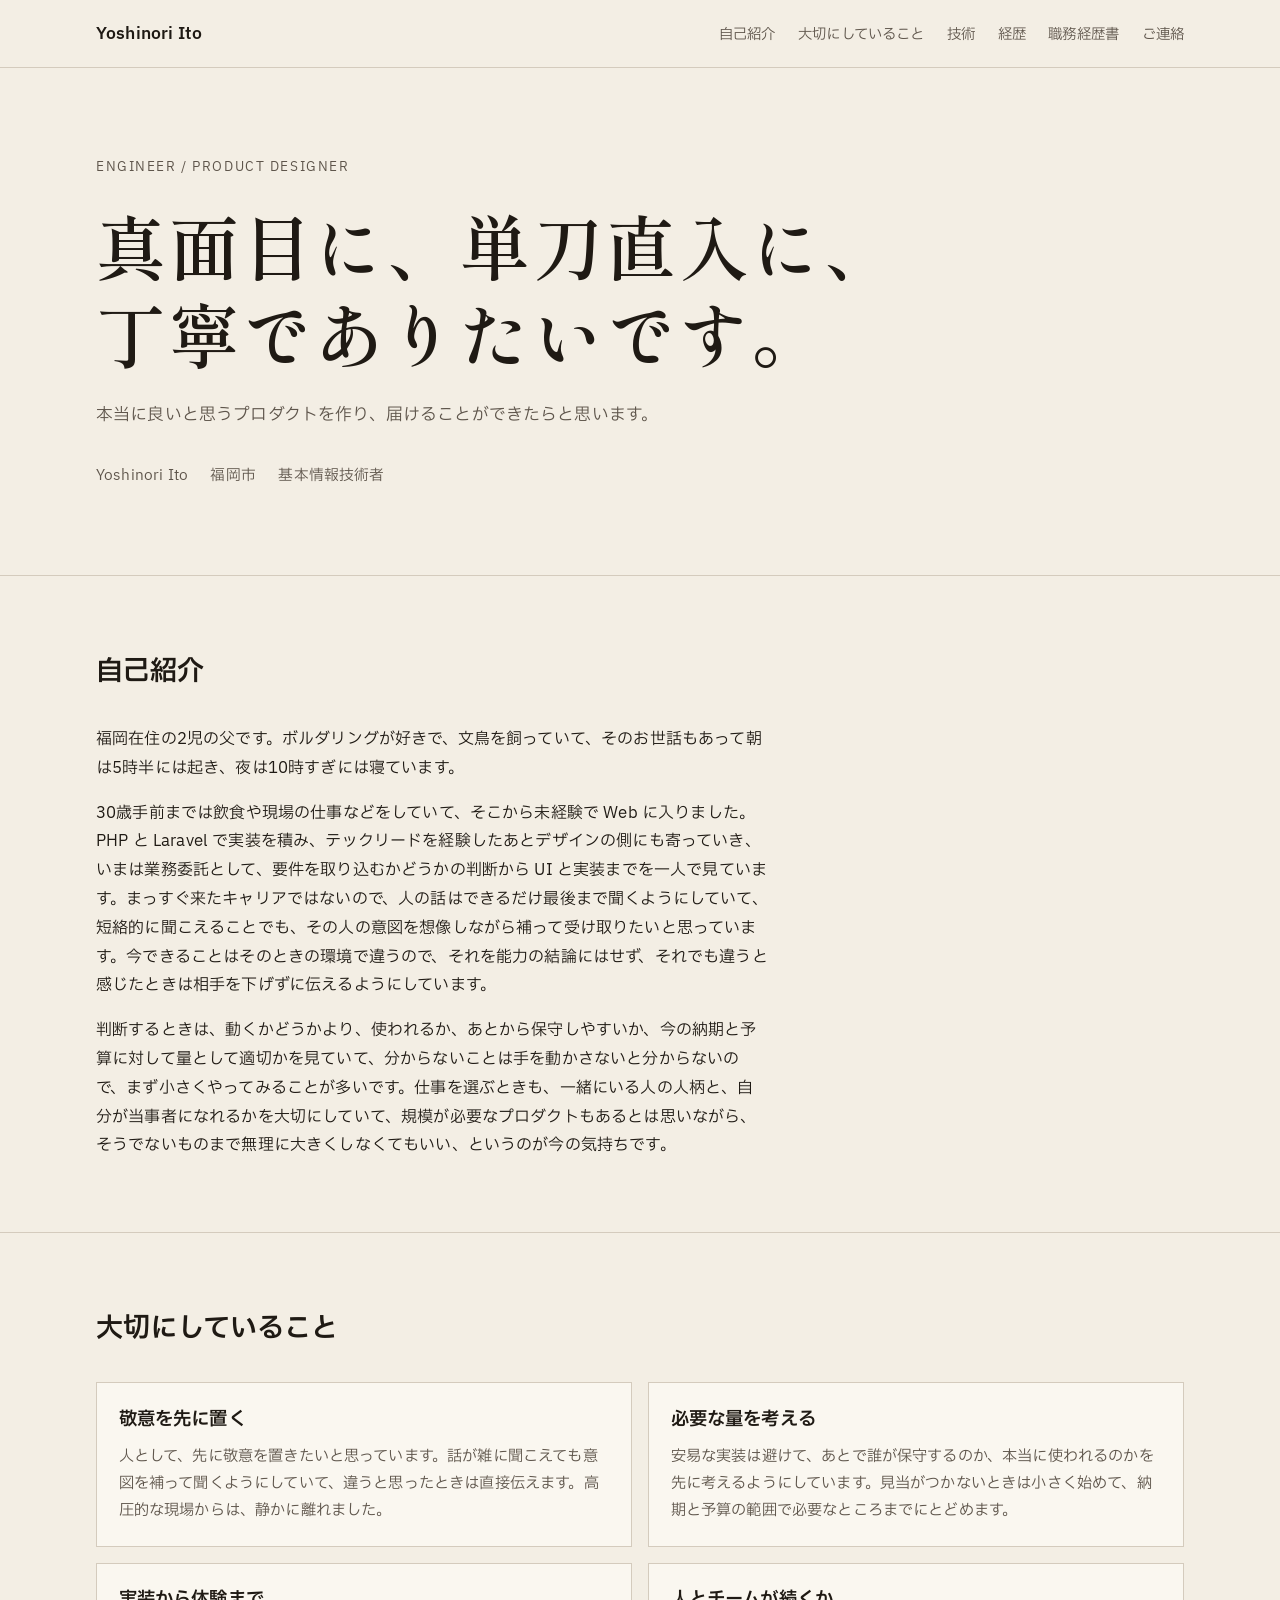
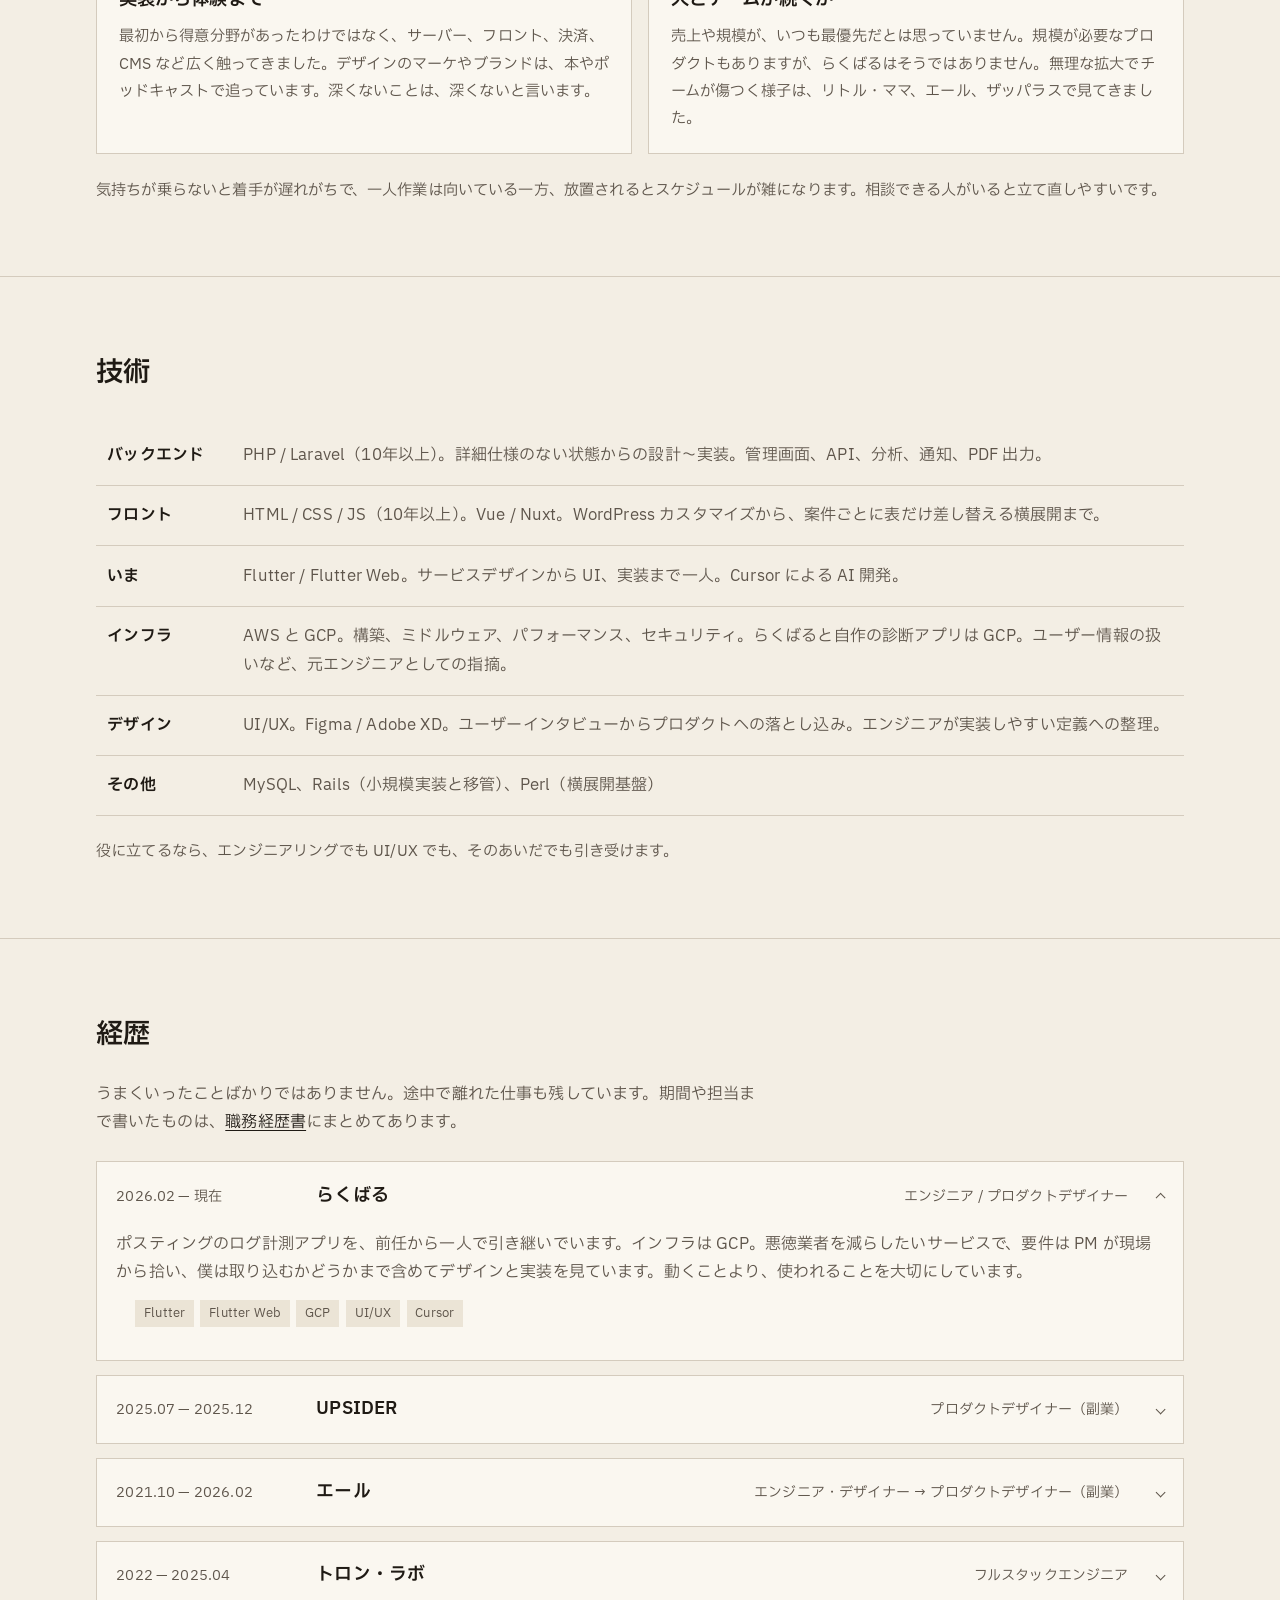
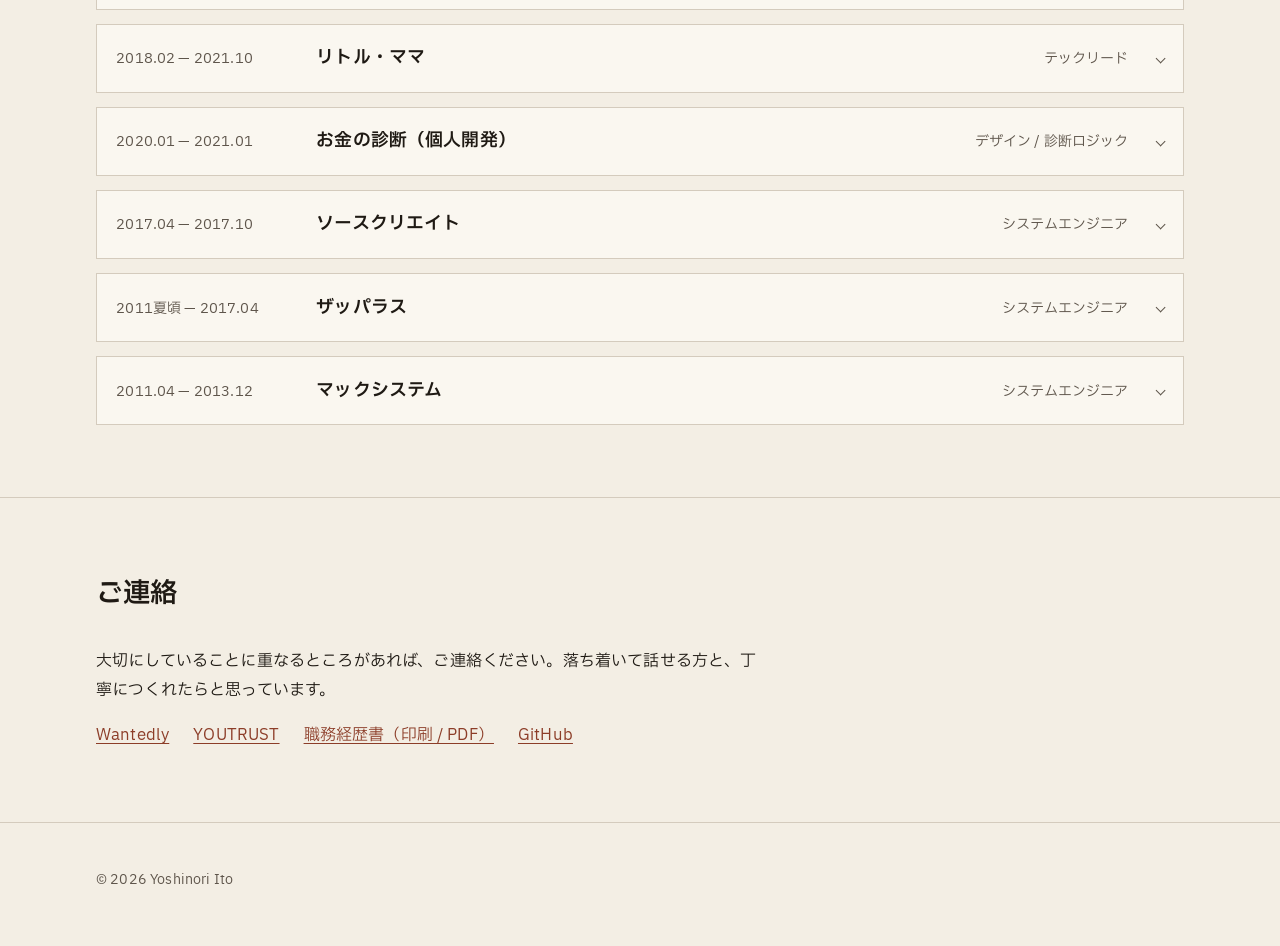
==== commit 72bf0e74: "明朝を大きなタイトルだけに残し、冒頭の一文を整える。 Co-authored-by: Cursor <cursoragent@cursor.com>" ====
--- a/index.html
+++ b/index.html
@@ -4,15 +4,15 @@
   <meta charset="utf-8">
   <meta name="viewport" content="width=device-width, initial-scale=1">
   <title>Yoshinori Ito — エンジニア / プロダクトデザイナー</title>
-  <meta name="description" content="志のある方の実現を、実装と体験の両方から支えたいと考えています。福岡在住。">
+  <meta name="description" content="本当に良いと思うプロダクトを作り、届けることができたらと思います。福岡在住。">
   <meta property="og:title" content="Yoshinori Ito — エンジニア / プロダクトデザイナー">
-  <meta property="og:description" content="志のある方の実現を、実装と体験の両方から支えたいと考えています。">
+  <meta property="og:description" content="本当に良いと思うプロダクトを作り、届けることができたらと思います。">
   <meta property="og:type" content="website">
   <meta property="og:url" content="https://kathysamurai.github.io/portfolio/">
   <link rel="icon" href="./favicon.svg" type="image/svg+xml">
   <link rel="preconnect" href="https://fonts.googleapis.com">
   <link rel="preconnect" href="https://fonts.gstatic.com" crossorigin>
-  <link href="https://fonts.googleapis.com/css2?family=IBM+Plex+Sans+JP:wght@400;500&family=Shippori+Mincho:wght@500;600&display=swap" rel="stylesheet">
+  <link href="https://fonts.googleapis.com/css2?family=IBM+Plex+Sans+JP:wght@400;500;600&family=Shippori+Mincho:wght@600&display=swap" rel="stylesheet">
   <link rel="stylesheet" href="./assets/style.css">
 </head>
 <body>
@@ -40,7 +40,7 @@
       <div class="wrap">
         <p class="eyebrow">ENGINEER / PRODUCT DESIGNER</p>
         <h1>真面目に、単刀直入に、<br>丁寧でありたいです。</h1>
-        <p class="hero-lead">大切にしていることが伝われば十分です。志のある方の実現を、実装と体験の両方から支えたいと思っています。</p>
+        <p class="hero-lead">本当に良いと思うプロダクトを作り、届けることができたらと思います。</p>
         <p class="hero-meta">
           <span>Yoshinori Ito</span>
           <span>福岡市</span>
--- a/assets/style.css
+++ b/assets/style.css
@@ -89,7 +89,6 @@
 }
 
 .logo {
-  font-family: var(--serif);
   font-size: 1.05rem;
   font-weight: 600;
   color: var(--ink);
@@ -179,7 +178,6 @@
 
 .section h2 {
   margin: 0 0 1.75rem;
-  font-family: var(--serif);
   font-size: 1.7rem;
   font-weight: 600;
 }
@@ -210,7 +208,6 @@
 
 .strength-card h3 {
   margin: 0 0 0.6rem;
-  font-family: var(--serif);
   font-size: 1.15rem;
   font-weight: 600;
   line-height: 1.5;
@@ -237,7 +234,6 @@
 
 .skill-table th {
   width: 8.5rem;
-  font-family: var(--serif);
   font-weight: 600;
 }
 
@@ -291,7 +287,6 @@
 }
 
 .job-title {
-  font-family: var(--serif);
   font-size: 1.12rem;
   font-weight: 600;
 }
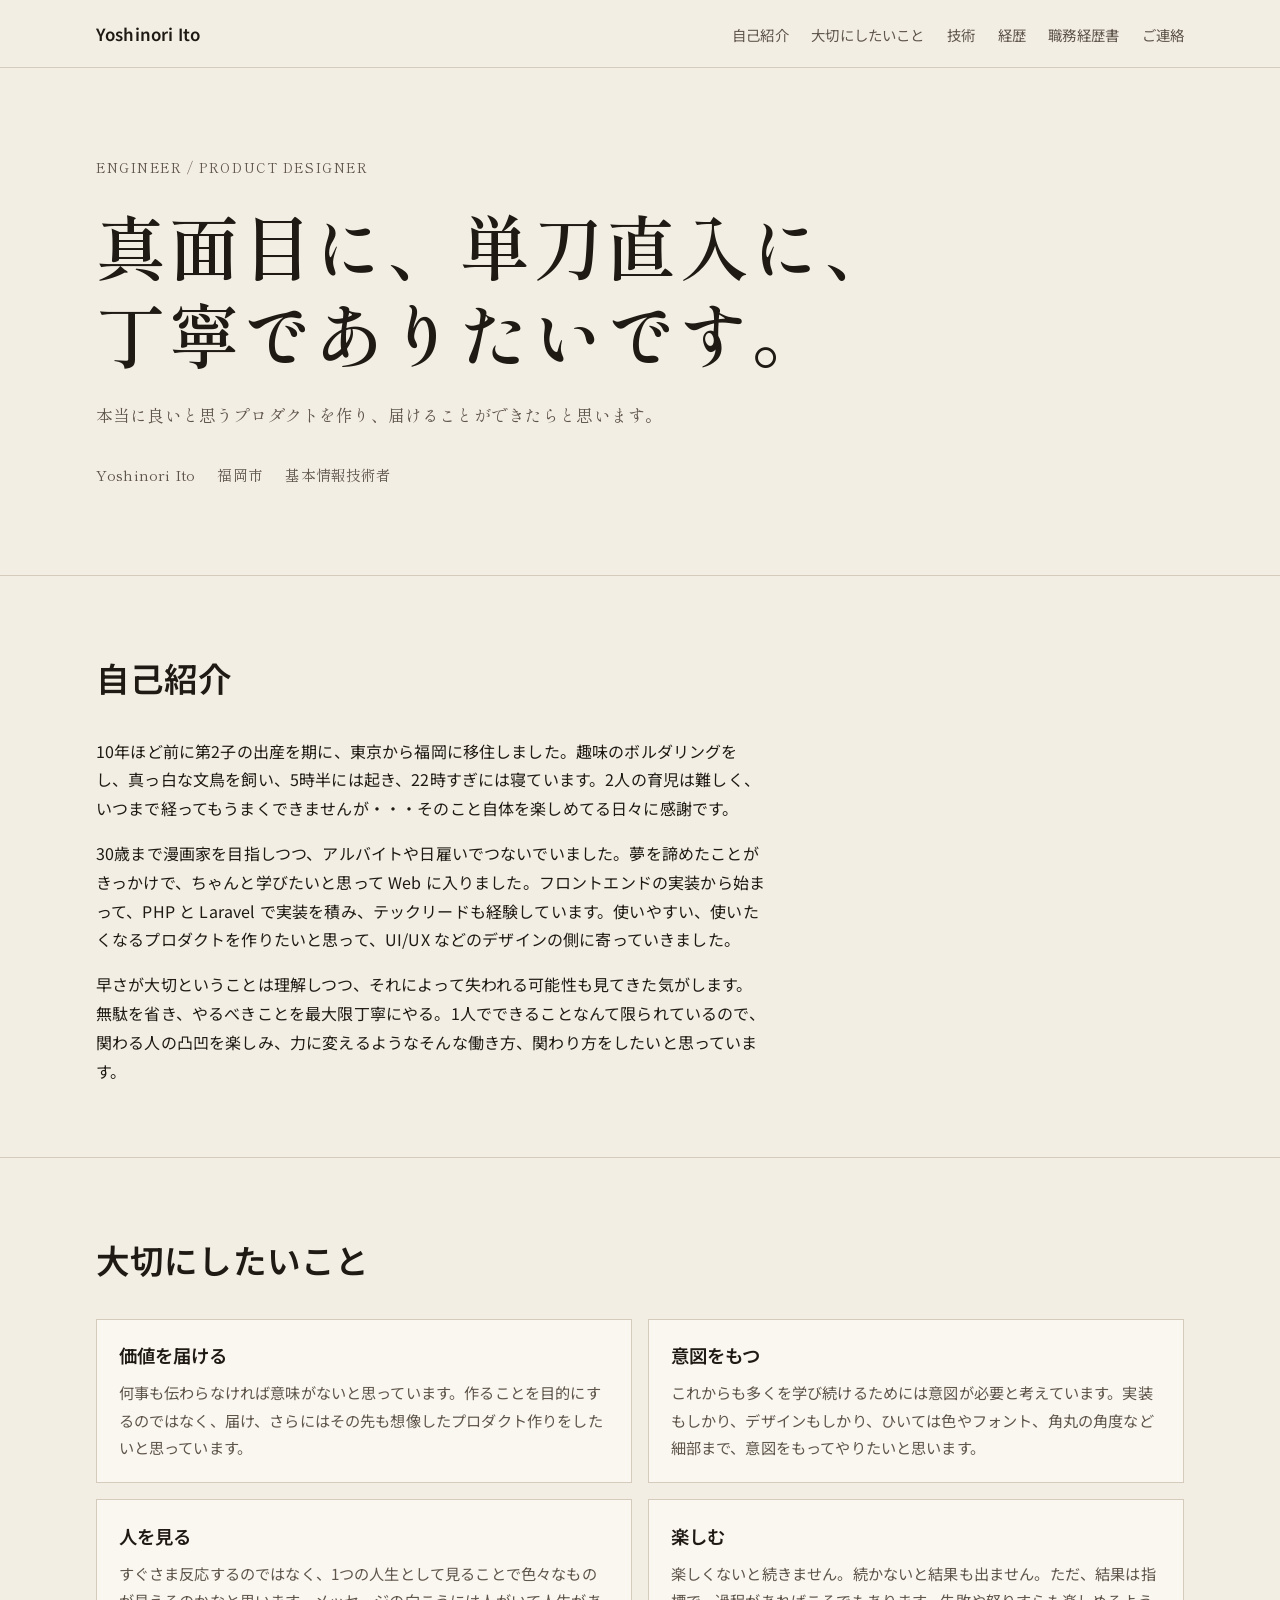
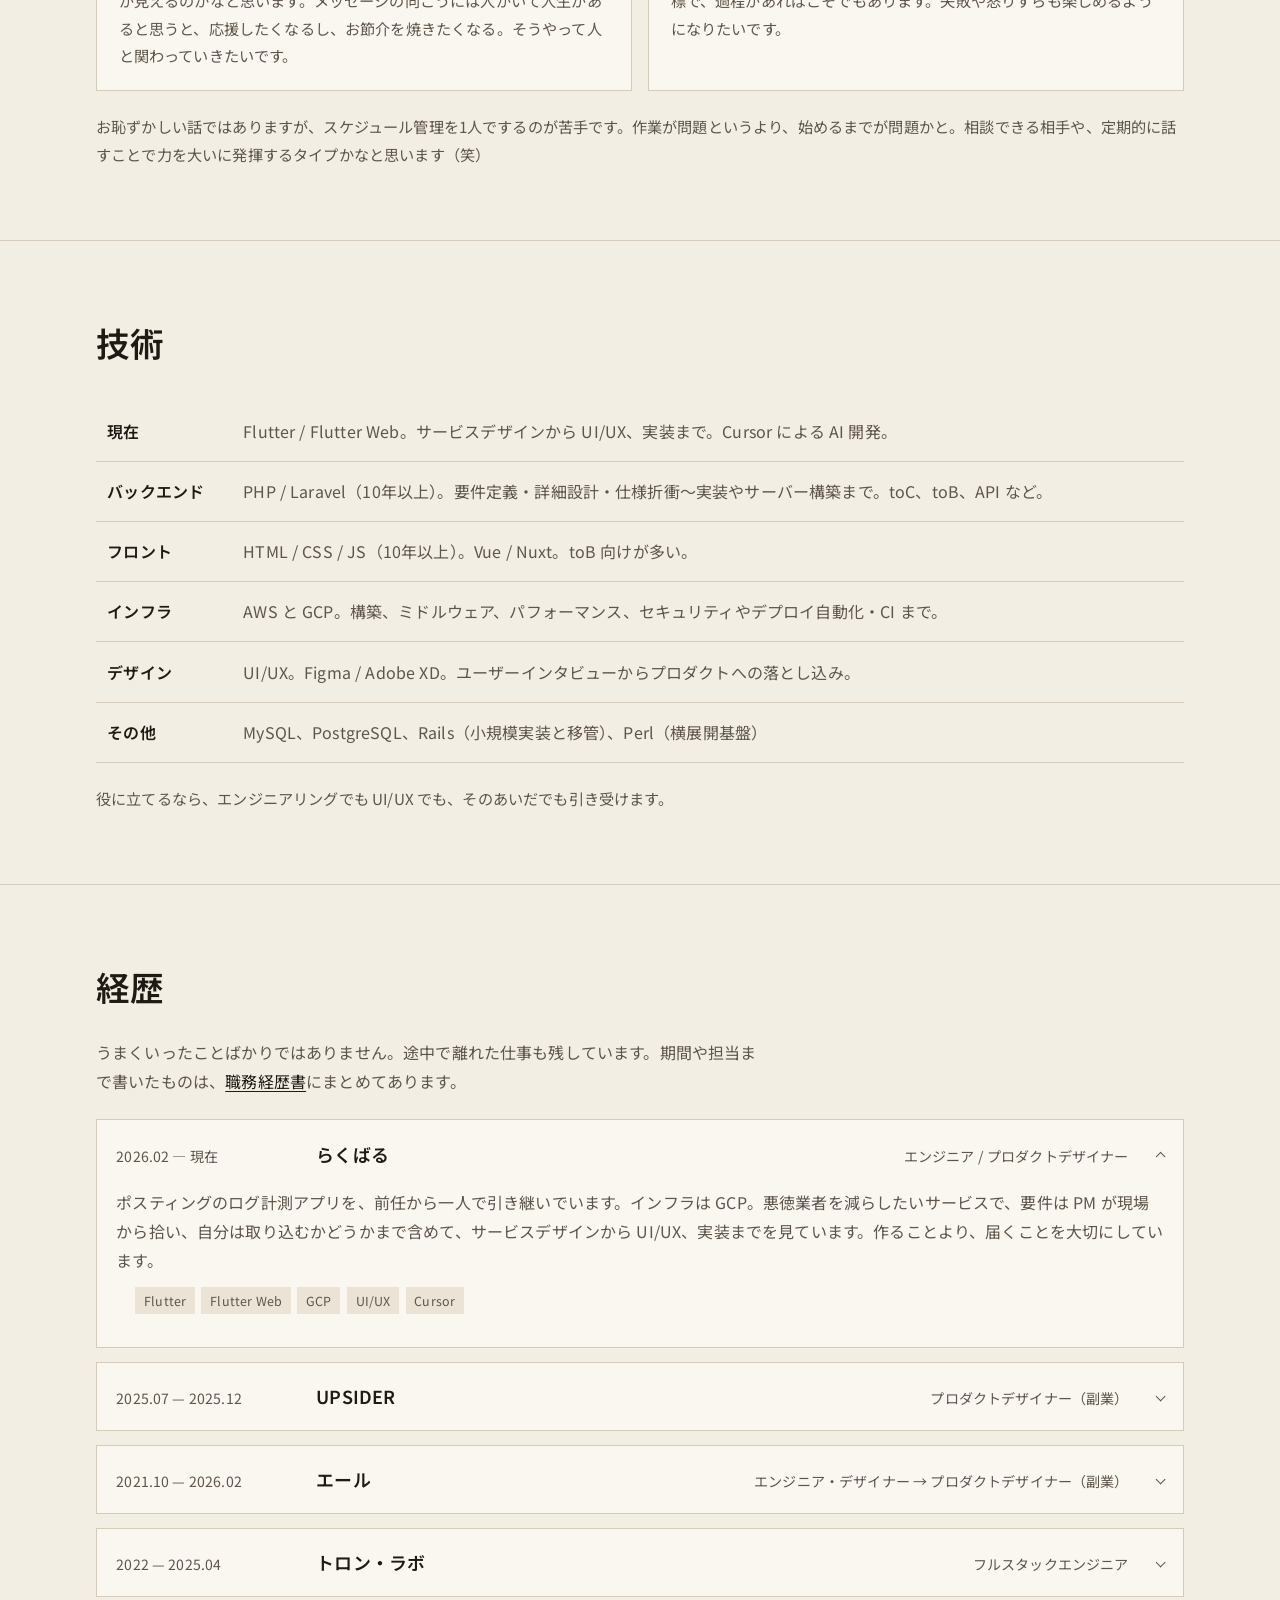
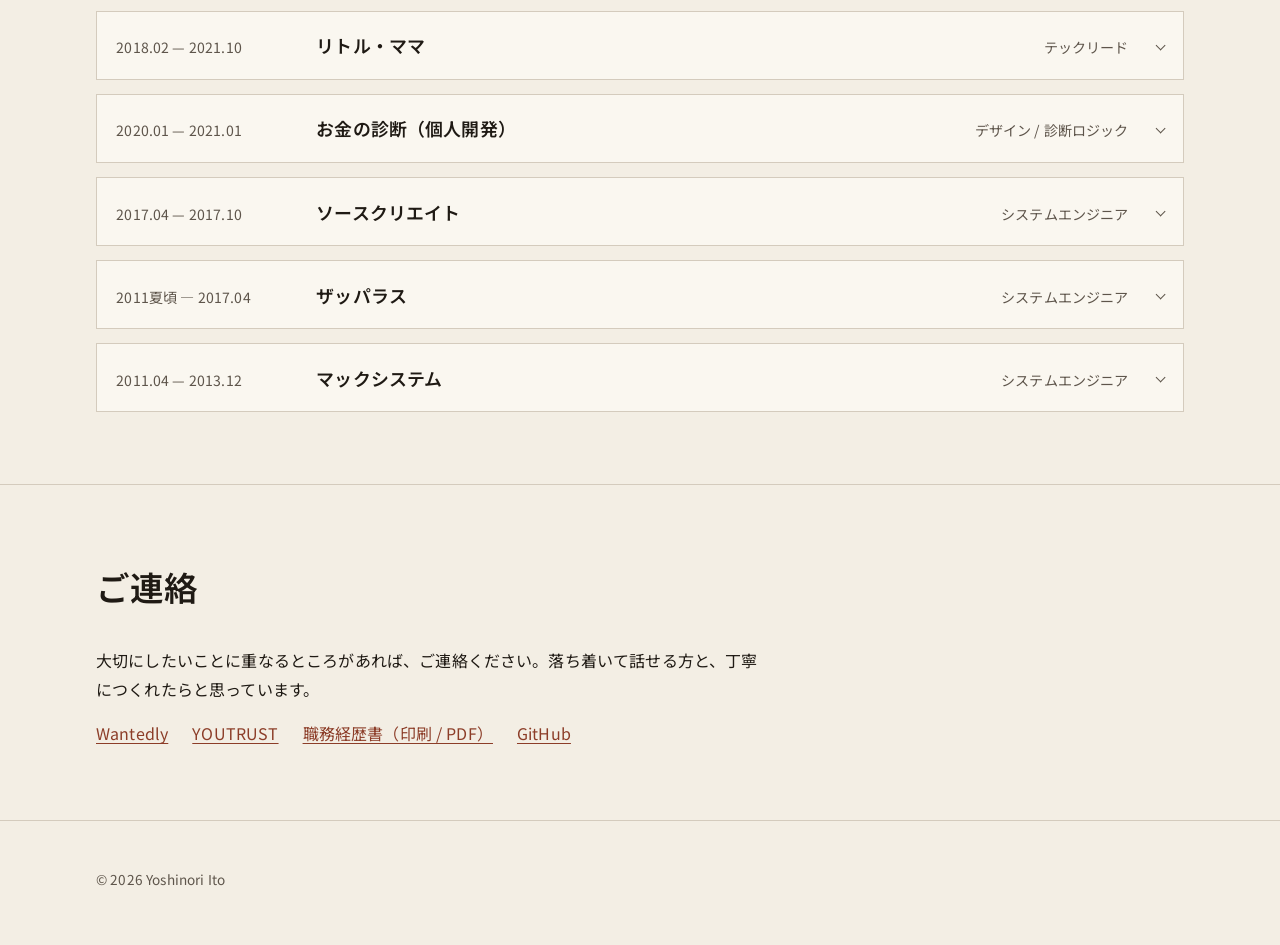
==== commit 6283adad: "自己紹介と大切にしたいことを本人の文に揃え、経歴と職務経歴書にも反映する。 Co-authored-by: Cursor <cursoragent@cursor.com>" ====
--- a/index.html
+++ b/index.html
@@ -12,7 +12,7 @@
   <link rel="icon" href="./favicon.svg" type="image/svg+xml">
   <link rel="preconnect" href="https://fonts.googleapis.com">
   <link rel="preconnect" href="https://fonts.gstatic.com" crossorigin>
-  <link href="https://fonts.googleapis.com/css2?family=IBM+Plex+Sans+JP:wght@400;500;600&family=Shippori+Mincho:wght@600&display=swap" rel="stylesheet">
+  <link href="https://fonts.googleapis.com/css2?family=Noto+Sans+JP:wght@400;500;600&family=Shippori+Mincho:wght@400;500;600&display=swap" rel="stylesheet">
   <link rel="stylesheet" href="./assets/style.css">
 </head>
 <body>
@@ -25,7 +25,7 @@
       <nav class="site-nav" id="site-nav" aria-label="案内">
         <ul class="nav-list">
           <li><a href="#about">自己紹介</a></li>
-          <li><a href="#strengths">大切にしていること</a></li>
+          <li><a href="#strengths">大切にしたいこと</a></li>
           <li><a href="#skills">技術</a></li>
           <li><a href="#career">経歴</a></li>
           <li><a href="./resume.html">職務経歴書</a></li>
@@ -53,35 +53,35 @@
       <div class="wrap">
         <h2>自己紹介</h2>
         <div class="prose">
-          <p>福岡在住の2児の父です。ボルダリングが好きで、文鳥を飼っていて、そのお世話もあって朝は5時半には起き、夜は10時すぎには寝ています。</p>
-          <p>30歳手前までは飲食や現場の仕事などをしていて、そこから未経験で Web に入りました。PHP と Laravel で実装を積み、テックリードを経験したあとデザインの側にも寄っていき、いまは業務委託として、要件を取り込むかどうかの判断から UI と実装までを一人で見ています。まっすぐ来たキャリアではないので、人の話はできるだけ最後まで聞くようにしていて、短絡的に聞こえることでも、その人の意図を想像しながら補って受け取りたいと思っています。今できることはそのときの環境で違うので、それを能力の結論にはせず、それでも違うと感じたときは相手を下げずに伝えるようにしています。</p>
-          <p>判断するときは、動くかどうかより、使われるか、あとから保守しやすいか、今の納期と予算に対して量として適切かを見ていて、分からないことは手を動かさないと分からないので、まず小さくやってみることが多いです。仕事を選ぶときも、一緒にいる人の人柄と、自分が当事者になれるかを大切にしていて、規模が必要なプロダクトもあるとは思いながら、そうでないものまで無理に大きくしなくてもいい、というのが今の気持ちです。</p>
+          <p>10年ほど前に第2子の出産を期に、東京から福岡に移住しました。趣味のボルダリングをし、真っ白な文鳥を飼い、5時半には起き、22時すぎには寝ています。2人の育児は難しく、いつまで経ってもうまくできませんが・・・そのこと自体を楽しめてる日々に感謝です。</p>
+          <p>30歳まで漫画家を目指しつつ、アルバイトや日雇いでつないでいました。夢を諦めたことがきっかけで、ちゃんと学びたいと思って Web に入りました。フロントエンドの実装から始まって、PHP と Laravel で実装を積み、テックリードも経験しています。使いやすい、使いたくなるプロダクトを作りたいと思って、UI/UX などのデザインの側に寄っていきました。</p>
+          <p>早さが大切ということは理解しつつ、それによって失われる可能性も見てきた気がします。無駄を省き、やるべきことを最大限丁寧にやる。1人でできることなんて限られているので、関わる人の凸凹を楽しみ、力に変えるようなそんな働き方、関わり方をしたいと思っています。</p>
         </div>
       </div>
     </section>
 
     <section class="section" id="strengths">
       <div class="wrap">
-        <h2>大切にしていること</h2>
+        <h2>大切にしたいこと</h2>
         <div class="strength-list">
           <article class="strength-card">
-            <h3>敬意を先に置く</h3>
-            <p>人として、先に敬意を置きたいと思っています。話が雑に聞こえても意図を補って聞くようにしていて、違うと思ったときは直接伝えます。高圧的な現場からは、静かに離れました。</p>
+            <h3>価値を届ける</h3>
+            <p>何事も伝わらなければ意味がないと思っています。作ることを目的にするのではなく、届け、さらにはその先も想像したプロダクト作りをしたいと思っています。</p>
           </article>
           <article class="strength-card">
-            <h3>必要な量を考える</h3>
-            <p>安易な実装は避けて、あとで誰が保守するのか、本当に使われるのかを先に考えるようにしています。見当がつかないときは小さく始めて、納期と予算の範囲で必要なところまでにとどめます。</p>
+            <h3>意図をもつ</h3>
+            <p>これからも多くを学び続けるためには意図が必要と考えています。実装もしかり、デザインもしかり、ひいては色やフォント、角丸の角度など細部まで、意図をもってやりたいと思います。</p>
           </article>
           <article class="strength-card">
-            <h3>実装から体験まで</h3>
-            <p>最初から得意分野があったわけではなく、サーバー、フロント、決済、CMS など広く触ってきました。デザインのマーケやブランドは、本やポッドキャストで追っています。深くないことは、深くないと言います。</p>
+            <h3>人を見る</h3>
+            <p>すぐさま反応するのではなく、1つの人生として見ることで色々なものが見えるのかなと思います。メッセージの向こうには人がいて人生があると思うと、応援したくなるし、お節介を焼きたくなる。そうやって人と関わっていきたいです。</p>
           </article>
           <article class="strength-card">
-            <h3>人とチームが続くか</h3>
-            <p>売上や規模が、いつも最優先だとは思っていません。規模が必要なプロダクトもありますが、らくばるはそうではありません。無理な拡大でチームが傷つく様子は、リトル・ママ、エール、ザッパラスで見てきました。</p>
+            <h3>楽しむ</h3>
+            <p>楽しくないと続きません。続かないと結果も出ません。ただ、結果は指標で、過程があればこそでもあります。失敗や怒りすらも楽しめるようになりたいです。</p>
           </article>
         </div>
-        <p class="note">気持ちが乗らないと着手が遅れがちで、一人作業は向いている一方、放置されるとスケジュールが雑になります。相談できる人がいると立て直しやすいです。</p>
+        <p class="note">お恥ずかしい話ではありますが、スケジュール管理を1人でするのが苦手です。作業が問題というより、始めるまでが問題かと。相談できる相手や、定期的に話すことで力を大いに発揮するタイプかなと思います（笑）</p>
       </div>
     </section>
 
@@ -91,28 +91,28 @@
         <table class="skill-table">
           <tbody>
             <tr>
+              <th scope="row">現在</th>
+              <td>Flutter / Flutter Web。サービスデザインから UI/UX、実装まで。Cursor による AI 開発。</td>
+            </tr>
+            <tr>
               <th scope="row">バックエンド</th>
-              <td>PHP / Laravel（10年以上）。詳細仕様のない状態からの設計〜実装。管理画面、API、分析、通知、PDF 出力。</td>
+              <td>PHP / Laravel（10年以上）。要件定義・詳細設計・仕様折衝〜実装やサーバー構築まで。toC、toB、API など。</td>
             </tr>
             <tr>
               <th scope="row">フロント</th>
-              <td>HTML / CSS / JS（10年以上）。Vue / Nuxt。WordPress カスタマイズから、案件ごとに表だけ差し替える横展開まで。</td>
-            </tr>
-            <tr>
-              <th scope="row">いま</th>
-              <td>Flutter / Flutter Web。サービスデザインから UI、実装まで一人。Cursor による AI 開発。</td>
+              <td>HTML / CSS / JS（10年以上）。Vue / Nuxt。toB 向けが多い。</td>
             </tr>
             <tr>
               <th scope="row">インフラ</th>
-              <td>AWS と GCP。構築、ミドルウェア、パフォーマンス、セキュリティ。らくばると自作の診断アプリは GCP。ユーザー情報の扱いなど、元エンジニアとしての指摘。</td>
+              <td>AWS と GCP。構築、ミドルウェア、パフォーマンス、セキュリティやデプロイ自動化・CI まで。</td>
             </tr>
             <tr>
               <th scope="row">デザイン</th>
-              <td>UI/UX。Figma / Adobe XD。ユーザーインタビューからプロダクトへの落とし込み。エンジニアが実装しやすい定義への整理。</td>
+              <td>UI/UX。Figma / Adobe XD。ユーザーインタビューからプロダクトへの落とし込み。</td>
             </tr>
             <tr>
               <th scope="row">その他</th>
-              <td>MySQL、Rails（小規模実装と移管）、Perl（横展開基盤）</td>
+              <td>MySQL、PostgreSQL、Rails（小規模実装と移管）、Perl（横展開基盤）</td>
             </tr>
           </tbody>
         </table>
@@ -132,7 +132,7 @@
               <span class="job-role">エンジニア / プロダクトデザイナー</span>
             </summary>
             <div class="job-body">
-              <p>ポスティングのログ計測アプリを、前任から一人で引き継いでいます。インフラは GCP。悪徳業者を減らしたいサービスで、要件は PM が現場から拾い、僕は取り込むかどうかまで含めてデザインと実装を見ています。動くことより、使われることを大切にしています。</p>
+              <p>ポスティングのログ計測アプリを、前任から一人で引き継いでいます。インフラは GCP。悪徳業者を減らしたいサービスで、要件は PM が現場から拾い、自分は取り込むかどうかまで含めて、サービスデザインから UI/UX、実装までを見ています。作ることより、届くことを大切にしています。</p>
               <ul class="chips">
                 <li>Flutter</li>
                 <li>Flutter Web</li>
@@ -151,6 +151,10 @@
             </summary>
             <div class="job-body">
               <p>PoC 期の新規事業で、企業の人が本音の知見を持ち寄る場の、発言とサマリーの可視化を担当しました。UI が8割できた時点で入り、4人チームです。サマリー可視化はシンプルに仕上げ、ユーザー情報の扱いなどセキュリティにも入りました。当初からの期限で機能開発が終わり、契約終了です。</p>
+              <ul class="chips">
+                <li>UI/UX</li>
+                <li>Figma</li>
+              </ul>
             </div>
           </details>
 
@@ -162,6 +166,11 @@
             </summary>
             <div class="job-body">
               <p>最後まで副業で、一時は月150時間前後でした。ティール組織で、自分から動かないと始まらないことには苦労しました。Rails の小さな実装から入り、2023年12月からはプロダクトデザイナーです。実装しやすい定義に落とすことと、役職を超えた 1on1 が多かったです。滞っていた改善を動かしたこと、デザイナーへ移ったことは残しておきたいです。</p>
+              <ul class="chips">
+                <li>Rails</li>
+                <li>UI/UX</li>
+                <li>Figma</li>
+              </ul>
             </div>
           </details>
 
@@ -178,6 +187,7 @@
                 <li>Vue</li>
                 <li>MySQL 8</li>
                 <li>AWS</li>
+                <li>UI/UX</li>
               </ul>
             </div>
           </details>
@@ -193,8 +203,10 @@
               <ul class="chips">
                 <li>Laravel</li>
                 <li>Nuxt</li>
+                <li>Vue</li>
                 <li>MySQL</li>
                 <li>AWS</li>
+                <li>GCP</li>
                 <li>Adobe XD</li>
               </ul>
             </div>
@@ -211,6 +223,7 @@
               <ul class="chips">
                 <li>Laravel</li>
                 <li>Nuxt</li>
+                <li>MySQL</li>
                 <li>GCP</li>
                 <li>Adobe XD</li>
               </ul>
@@ -225,6 +238,13 @@
             </summary>
             <div class="job-body">
               <p>福岡移住後に入社し、美容師専門転職サイトの Rails から Laravel への移管を、一人リモートで約4ヶ月担当しました。初期に状況を伝え、メンターと毎日面談してやり切りました。違うと思ったことは直接伝え、高圧的な反応が返ってきたので離れました。経営者の人柄と、自社プロダクトの有無を、それから軸にしています。</p>
+              <ul class="chips">
+                <li>Rails</li>
+                <li>Laravel</li>
+                <li>MySQL</li>
+                <li>jQuery</li>
+                <li>AWS</li>
+              </ul>
             </div>
           </details>
 
@@ -235,7 +255,13 @@
               <span class="job-role">システムエンジニア</span>
             </summary>
             <div class="job-body">
-              <p>マックシステムから SES で入り、約3年後に転籍しました。WordPress で PHP を学び、占いコンテンツの横展開を約2年、新規事業部ではアプリのバックエンドと管理画面を学びました。レビューは厳しく、理由のないコードを書かないことを徹底されています。キュレーション基盤は15名規模。第二子の誕生を機に福岡へ移り、退職しました。</p>
+              <p>マックシステムから SES で入り、約3年後に転籍しました。WordPress で PHP を学び、占いコンテンツの横展開を約2年、新規事業部ではアプリのバックエンドと管理画面を学びました。レビューは厳しく、理由のないコードを書かないことを徹底されています。キュレーション基盤は15名規模。第2子の誕生を機に福岡へ移り、退職しました。</p>
+              <ul class="chips">
+                <li>PHP</li>
+                <li>WordPress</li>
+                <li>Perl</li>
+                <li>HTML / CSS / JS</li>
+              </ul>
             </div>
           </details>
 
@@ -246,7 +272,7 @@
               <span class="job-role">システムエンジニア</span>
             </summary>
             <div class="job-body">
-              <p>飲食や現場の仕事のあと、職業訓練と基本情報技術者を経て未経験で入りました。書類だけでは決まらず、勤務先のホームページを自分でつくって見せました。入社約3ヶ月でザッパラスへ SES。面接で「ドキュメントとは何か」と聞いたところ、知らないことを知らないと言えるのが信頼になると返され、それが仕事の土台になりました。</p>
+              <p>漫画家を目指しつつアルバイトや日雇いでつないだあと、職業訓練と基本情報技術者を経て未経験で入りました。書類だけでは決まらず、勤務先のホームページを自分でつくって見せました。入社約3ヶ月でザッパラスへ SES。面接で「ドキュメントとは何か」と聞いたところ、知らないことを知らないと言えるのが信頼になると返され、それが仕事の土台になりました。</p>
             </div>
           </details>
         </div>
@@ -256,7 +282,7 @@
     <section class="section" id="contact">
       <div class="wrap">
         <h2>ご連絡</h2>
-        <p class="prose">大切にしていることに重なるところがあれば、ご連絡ください。落ち着いて話せる方と、丁寧につくれたらと思っています。</p>
+        <p class="prose">大切にしたいことに重なるところがあれば、ご連絡ください。落ち着いて話せる方と、丁寧につくれたらと思っています。</p>
         <ul class="contact-list">
           <li><a href="https://www.wantedly.com/id/kathySamurai" target="_blank" rel="noopener noreferrer">Wantedly</a></li>
           <li><a href="https://youtrust.jp/users/7109946b87bf440a8de541dd34135e14" target="_blank" rel="noopener noreferrer">YOUTRUST</a></li>
--- a/assets/style.css
+++ b/assets/style.css
@@ -10,7 +10,7 @@
   --max: 68rem;
   --nav-h: 4.25rem;
   --serif: "Shippori Mincho", "Hiragino Mincho ProN", "Yu Mincho", serif;
-  --sans: "IBM Plex Sans JP", "Hiragino Sans", "Hiragino Kaku Gothic ProN", sans-serif;
+  --sans: "Noto Sans JP", "Hiragino Sans", "Hiragino Kaku Gothic ProN", sans-serif;
 }
 
 *,
@@ -137,6 +137,7 @@
 .hero {
   padding: 5.5rem 0 4.5rem;
   border-bottom: 1px solid var(--line);
+  font-family: var(--serif);
 }
 
 .eyebrow {
@@ -178,7 +179,7 @@
 
 .section h2 {
   margin: 0 0 1.75rem;
-  font-size: 1.7rem;
+  font-size: 2.1rem;
   font-weight: 600;
 }
 
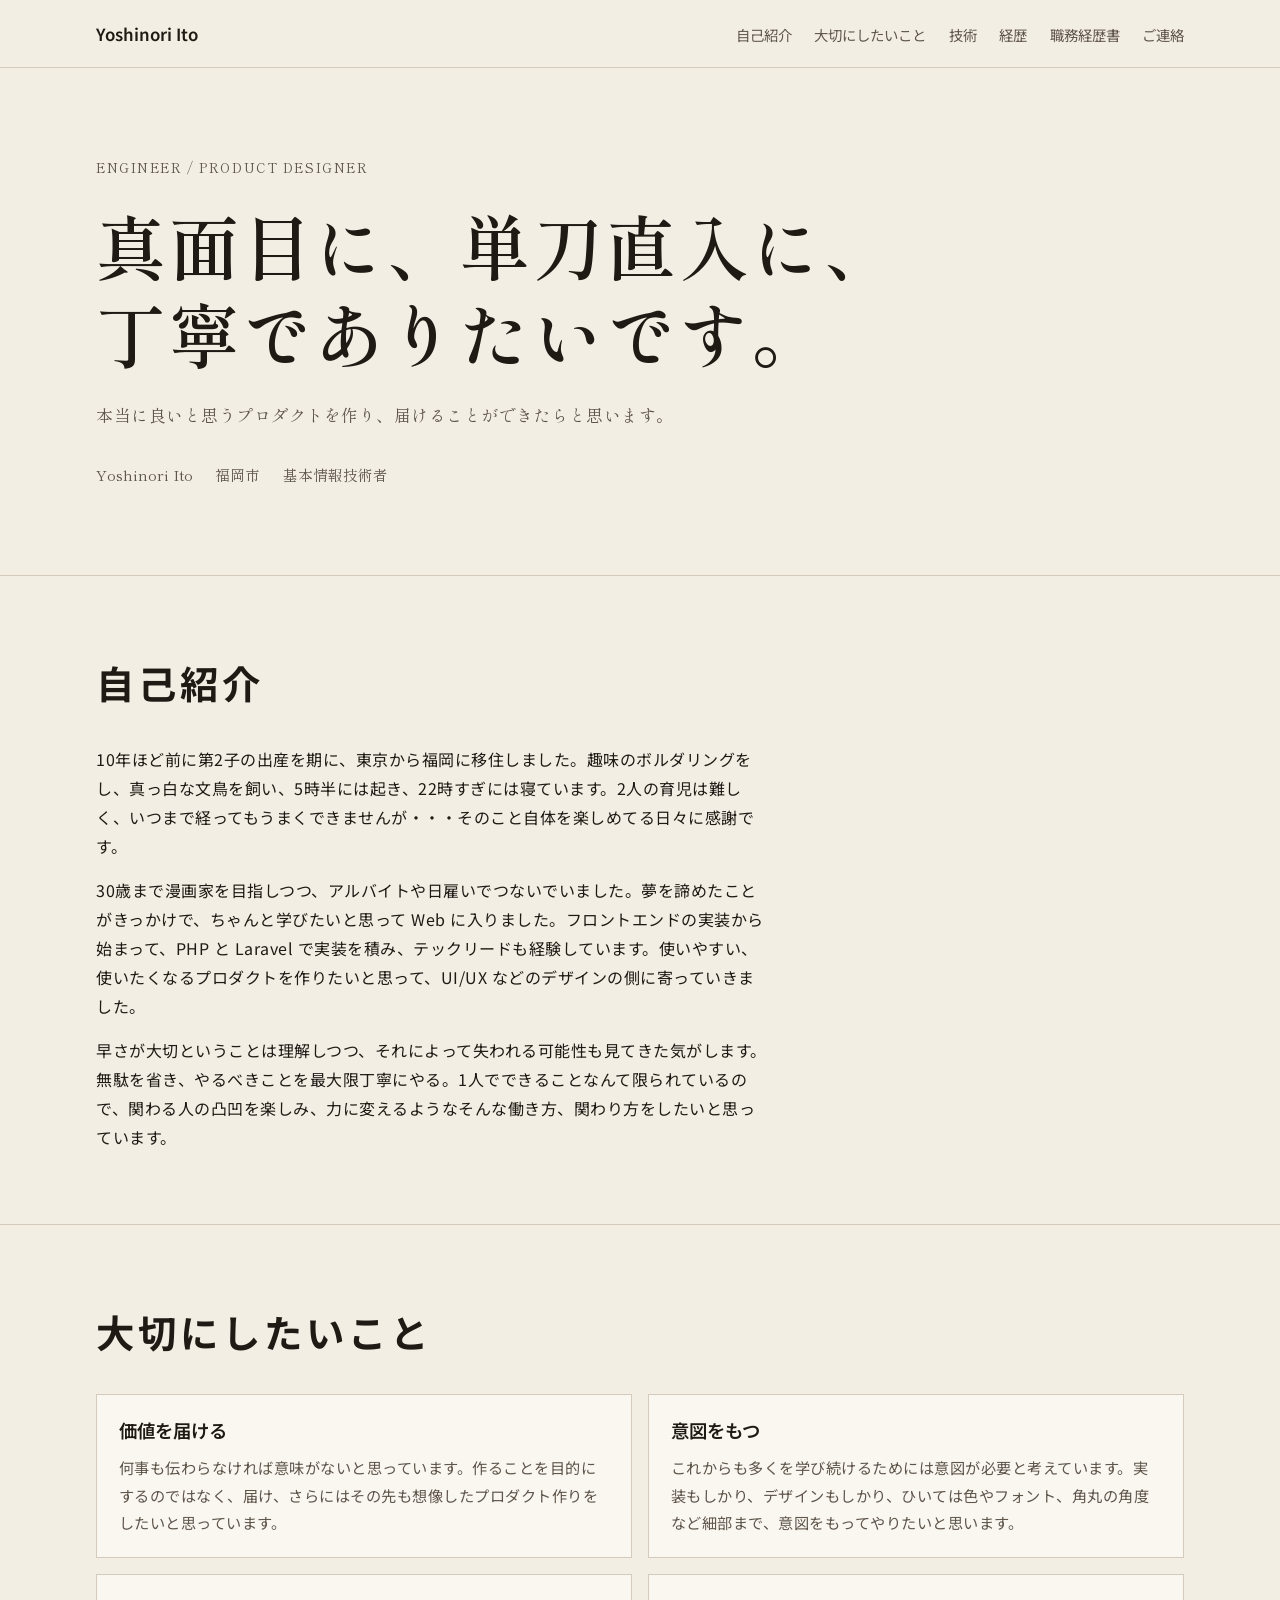
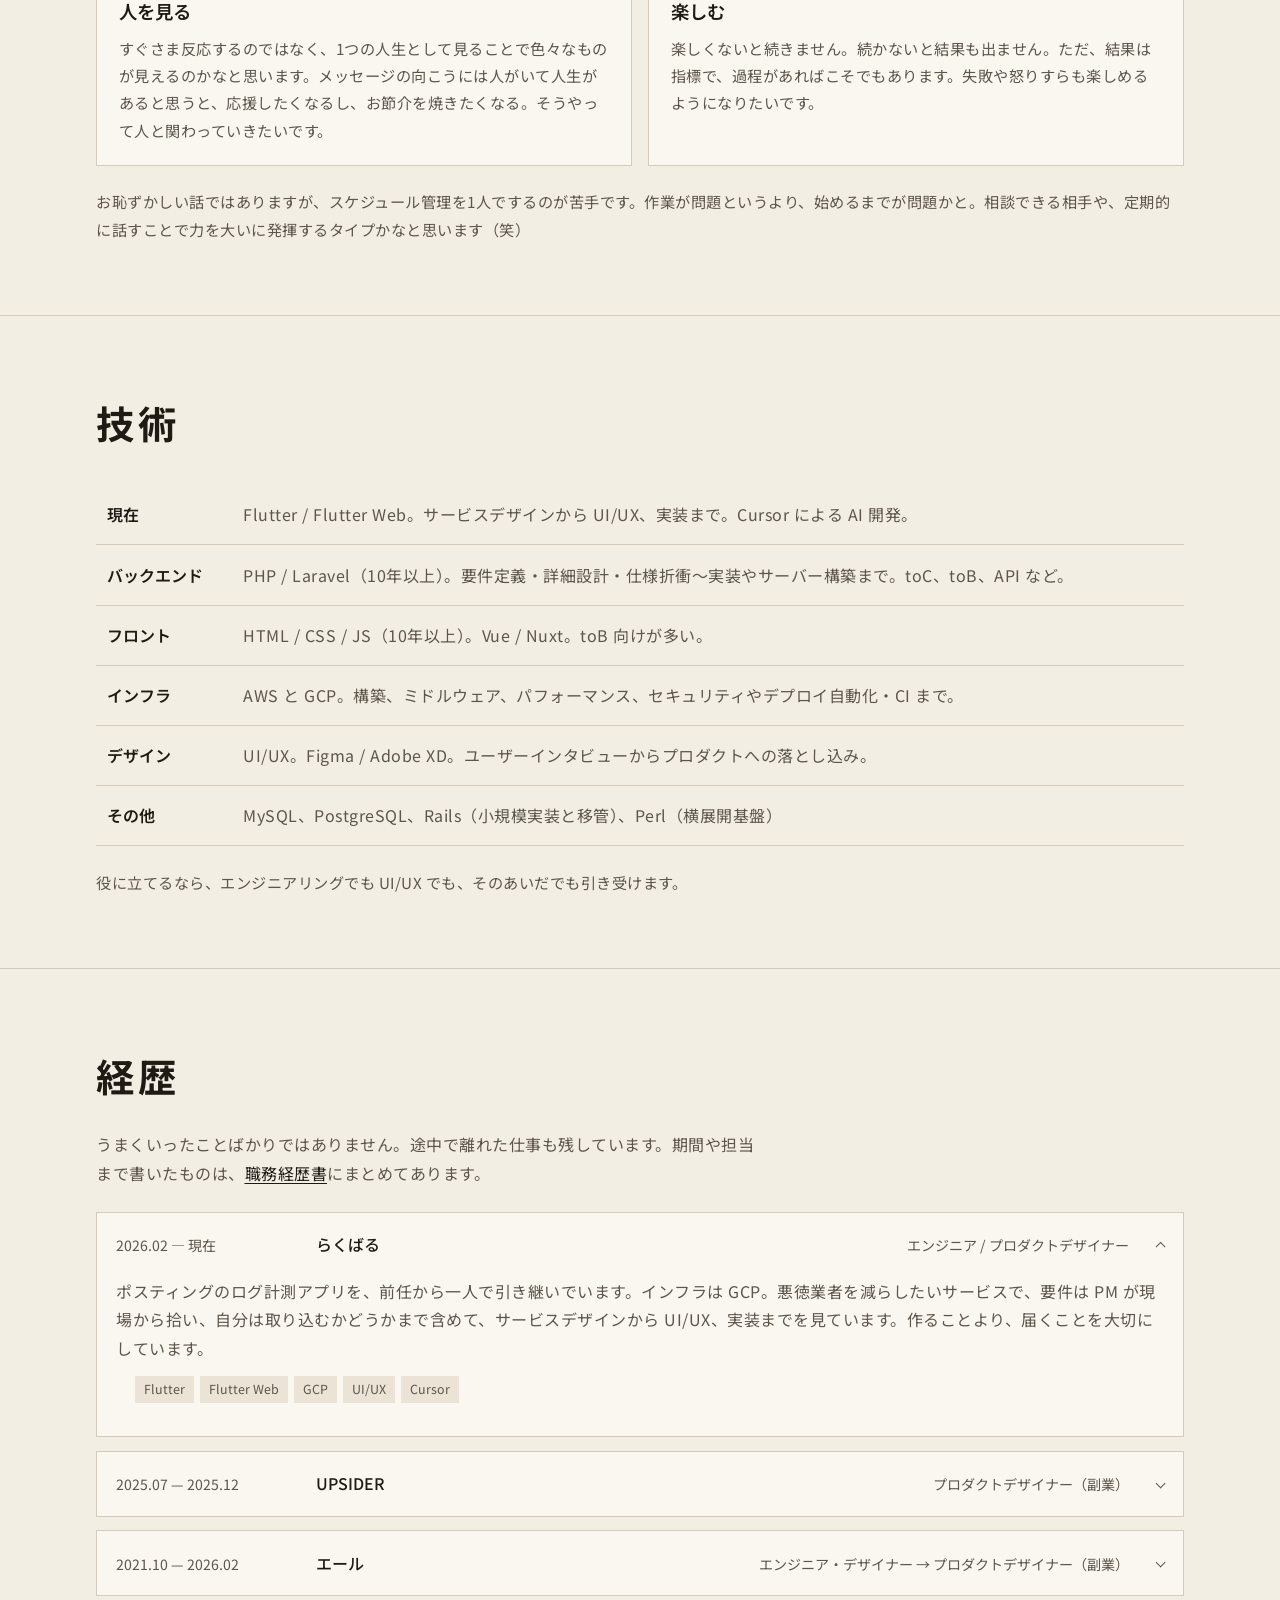
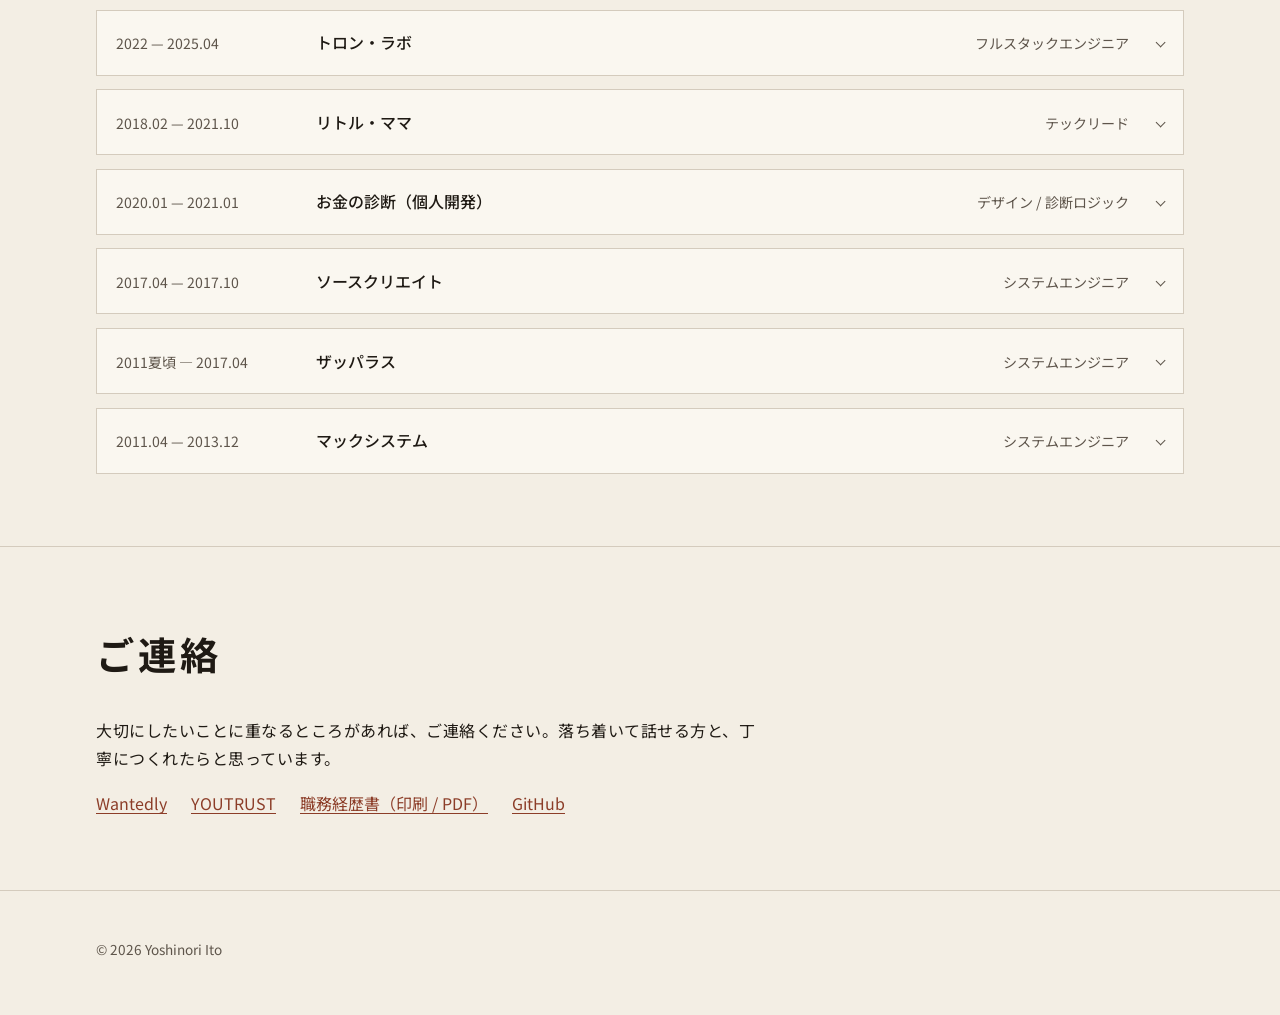
==== commit b2817614: "見出しと本文の字間を分け、経歴の会社名を少し落ち着かせる。 Co-authored-by: Cursor <cursoragent@cursor.com>" ====
--- a/index.html
+++ b/index.html
@@ -12,7 +12,7 @@
   <link rel="icon" href="./favicon.svg" type="image/svg+xml">
   <link rel="preconnect" href="https://fonts.googleapis.com">
   <link rel="preconnect" href="https://fonts.gstatic.com" crossorigin>
-  <link href="https://fonts.googleapis.com/css2?family=Noto+Sans+JP:wght@400;500;600&family=Shippori+Mincho:wght@400;500;600&display=swap" rel="stylesheet">
+  <link href="https://fonts.googleapis.com/css2?family=Noto+Sans+JP:wght@400;500;600;700&family=Shippori+Mincho:wght@400;500;600&display=swap" rel="stylesheet">
   <link rel="stylesheet" href="./assets/style.css">
 </head>
 <body>
--- a/assets/style.css
+++ b/assets/style.css
@@ -30,7 +30,6 @@
   font-family: var(--sans);
   font-size: 1rem;
   line-height: 1.8;
-  letter-spacing: 0.01em;
 }
 
 body.is-menu-open {
@@ -161,6 +160,7 @@
   margin: 0 0 2rem;
   color: var(--ink-soft);
   font-size: 1.05rem;
+  letter-spacing: 0.5px;
 }
 
 .hero-meta {
@@ -179,12 +179,14 @@
 
 .section h2 {
   margin: 0 0 1.75rem;
-  font-size: 2.1rem;
-  font-weight: 600;
+  font-size: 2.4rem;
+  font-weight: bold;
+  letter-spacing: 4px;
 }
 
 .prose {
   max-width: 42rem;
+  letter-spacing: 0.5px;
 }
 
 .prose p {
@@ -218,6 +220,7 @@
   margin: 0;
   color: var(--ink-soft);
   font-size: 0.95rem;
+  letter-spacing: 0.5px;
 }
 
 .skill-table {
@@ -240,18 +243,21 @@
 
 .skill-table td {
   color: var(--ink-soft);
+  letter-spacing: 0.5px;
 }
 
 .note {
   margin: 1.4rem 0 0;
   color: var(--ink-soft);
   font-size: 0.95rem;
+  letter-spacing: 0.5px;
 }
 
 .section-lead {
   max-width: 42rem;
   margin: -0.5rem 0 1.5rem;
   color: var(--ink-soft);
+  letter-spacing: 0.5px;
 }
 
 .section-lead a {
@@ -288,8 +294,8 @@
 }
 
 .job-title {
-  font-size: 1.12rem;
-  font-weight: 600;
+  font-size: 1rem;
+  font-weight: 500;
 }
 
 .job-role {
@@ -318,6 +324,10 @@
   color: var(--ink-soft);
 }
 
+.job-body p {
+  letter-spacing: 0.5px;
+}
+
 .job-body p,
 .job-body ul {
   margin: 0 0 0.8rem;
